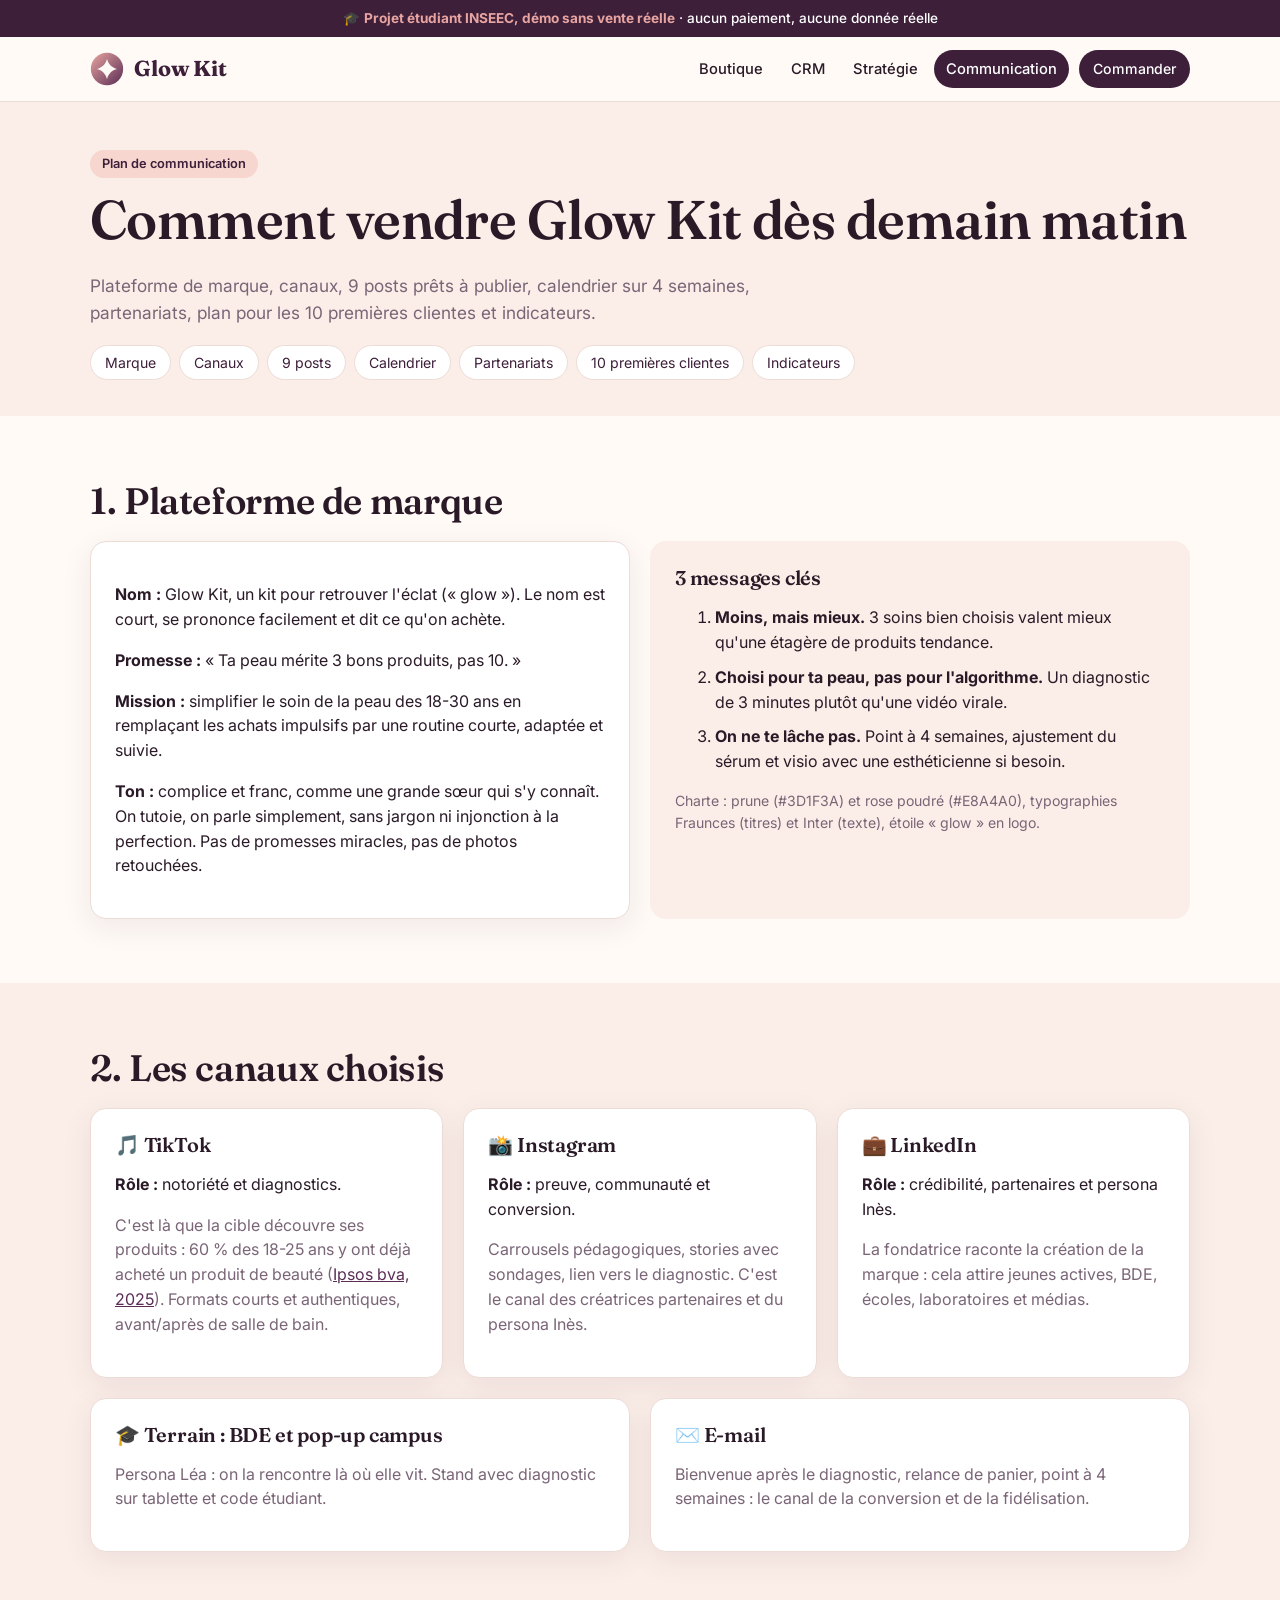
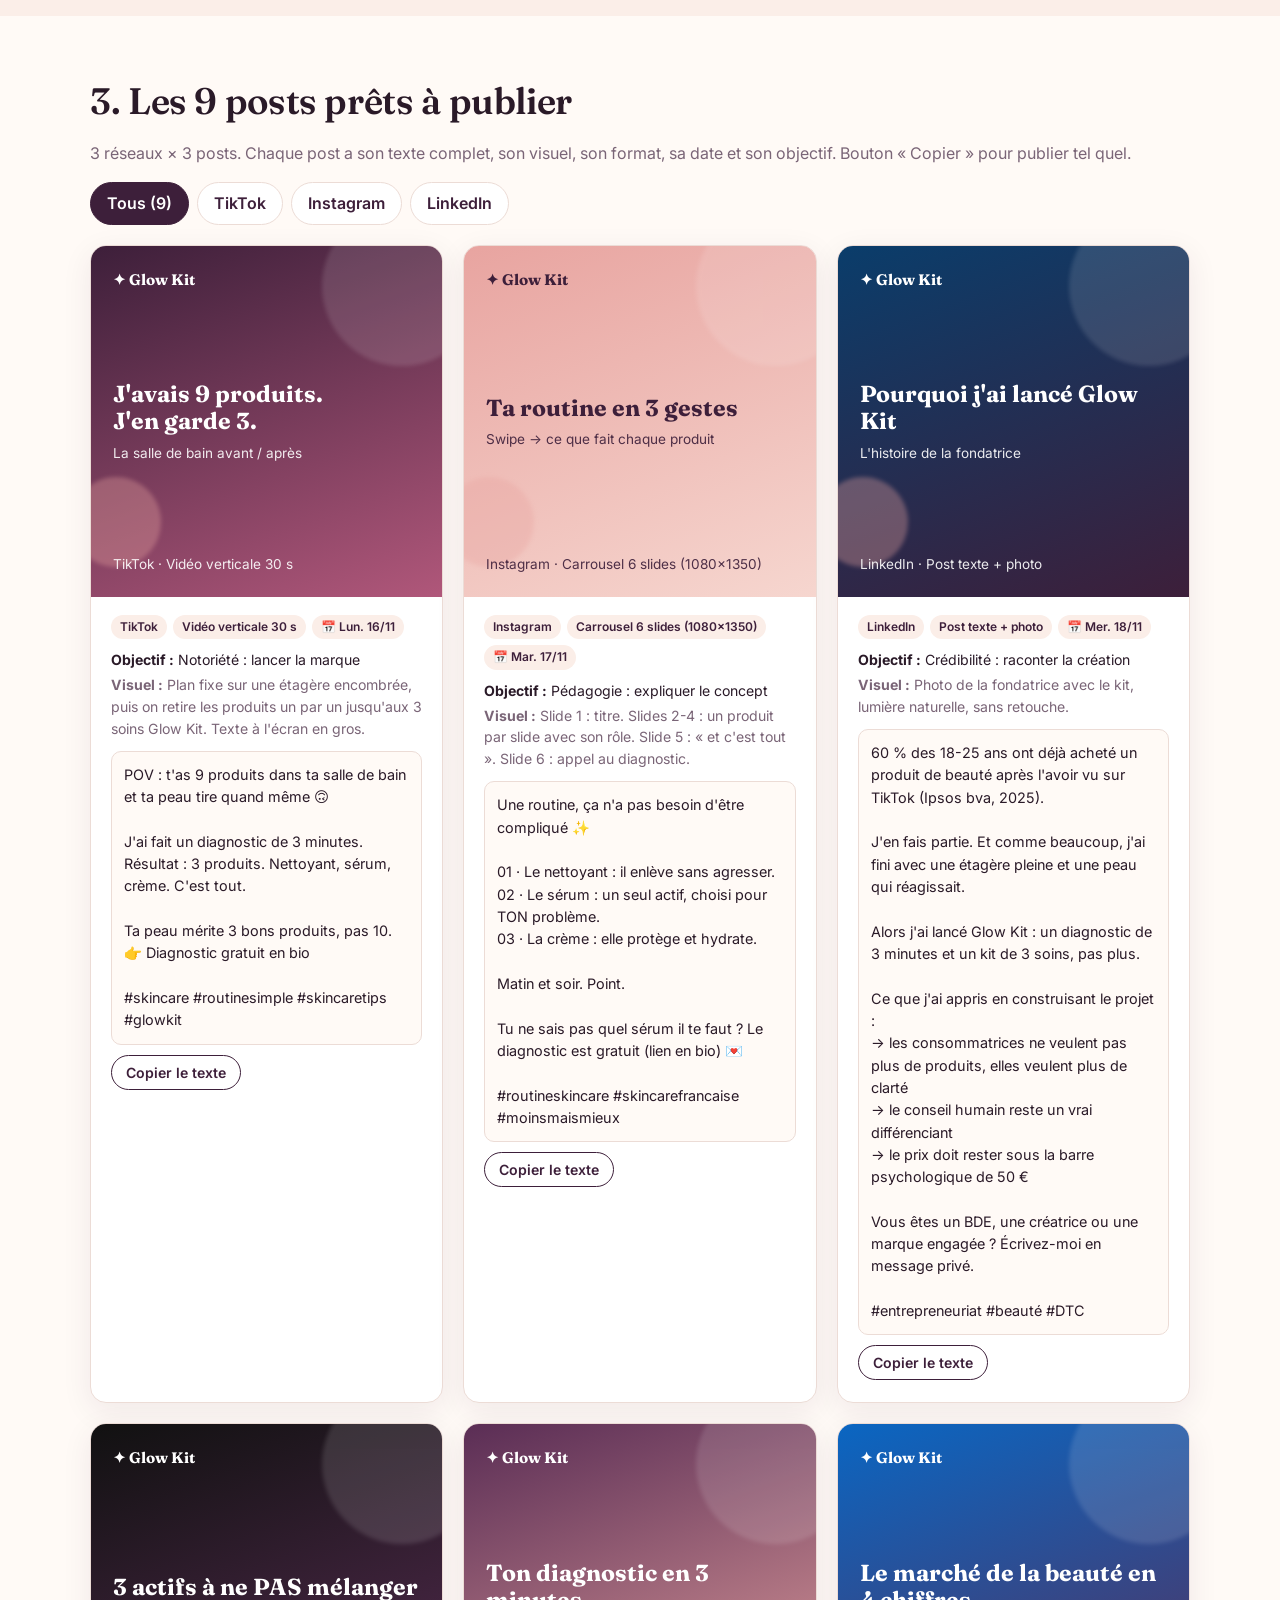
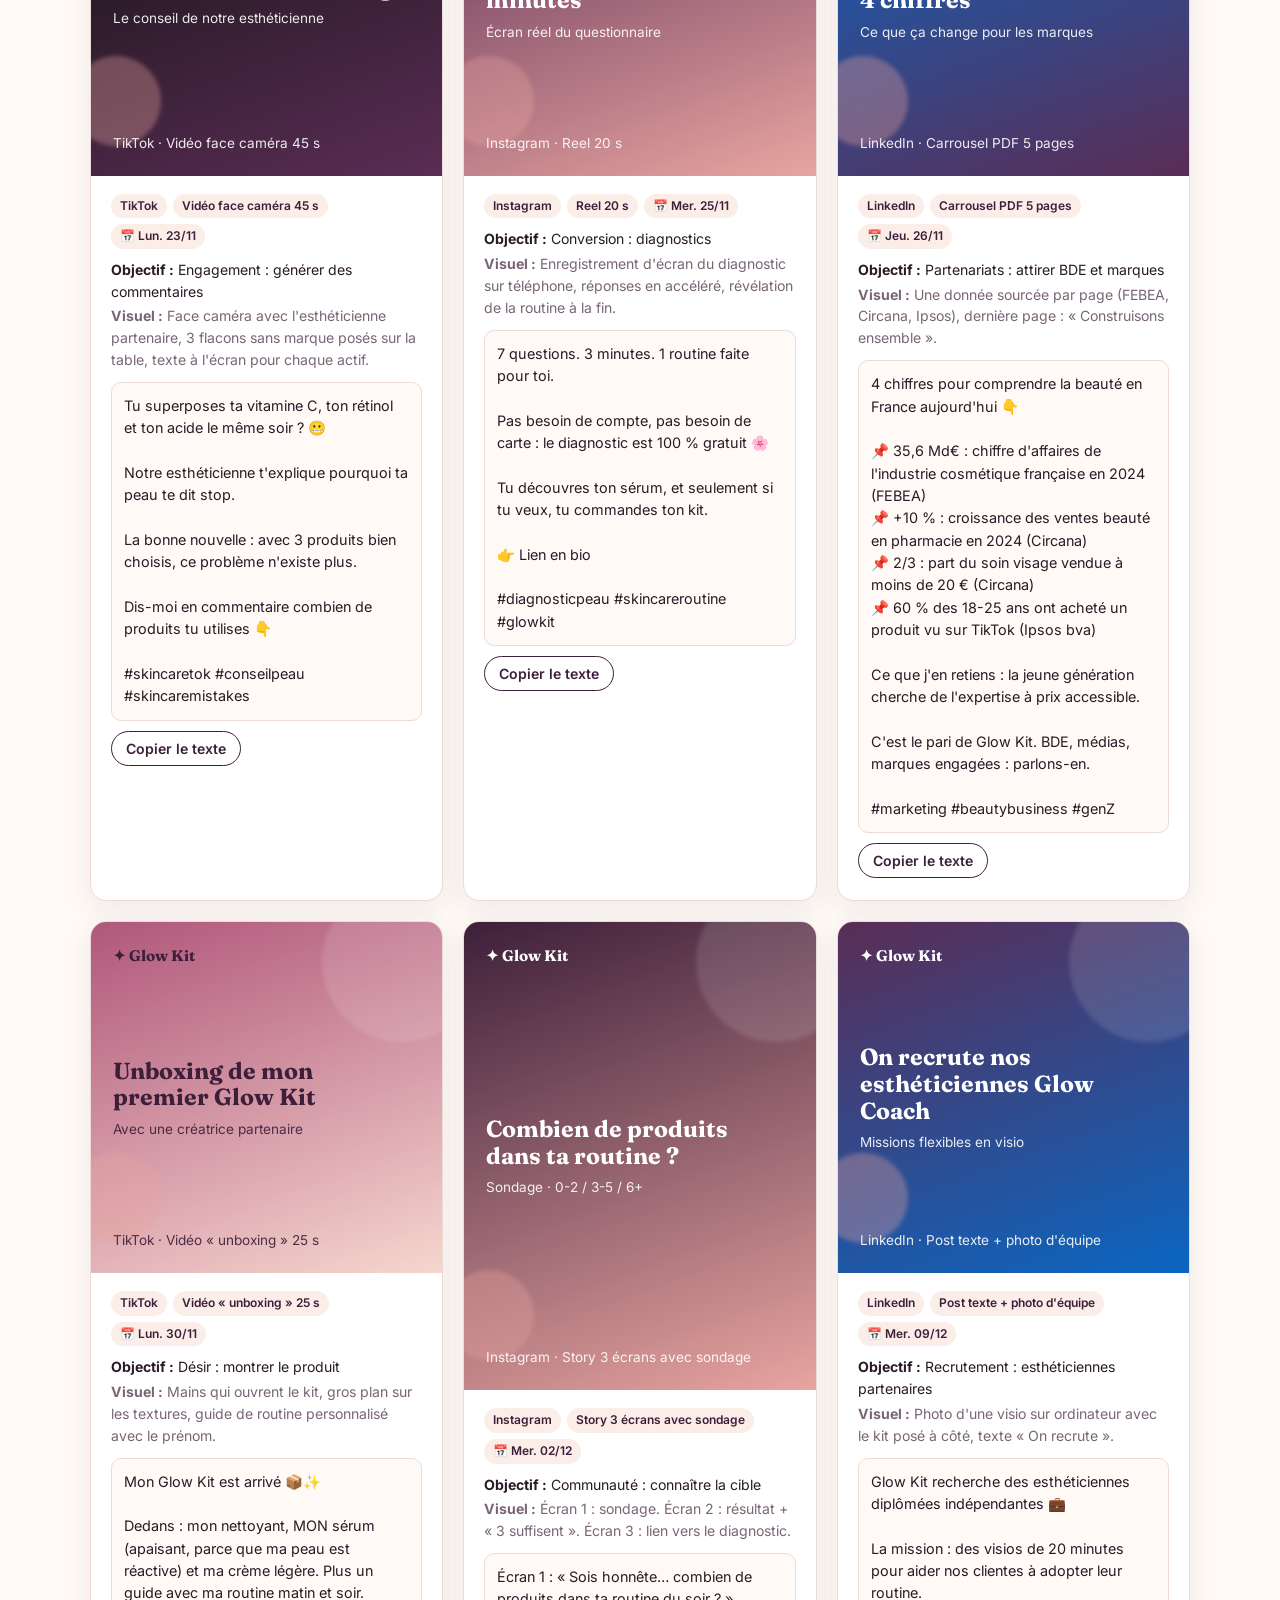
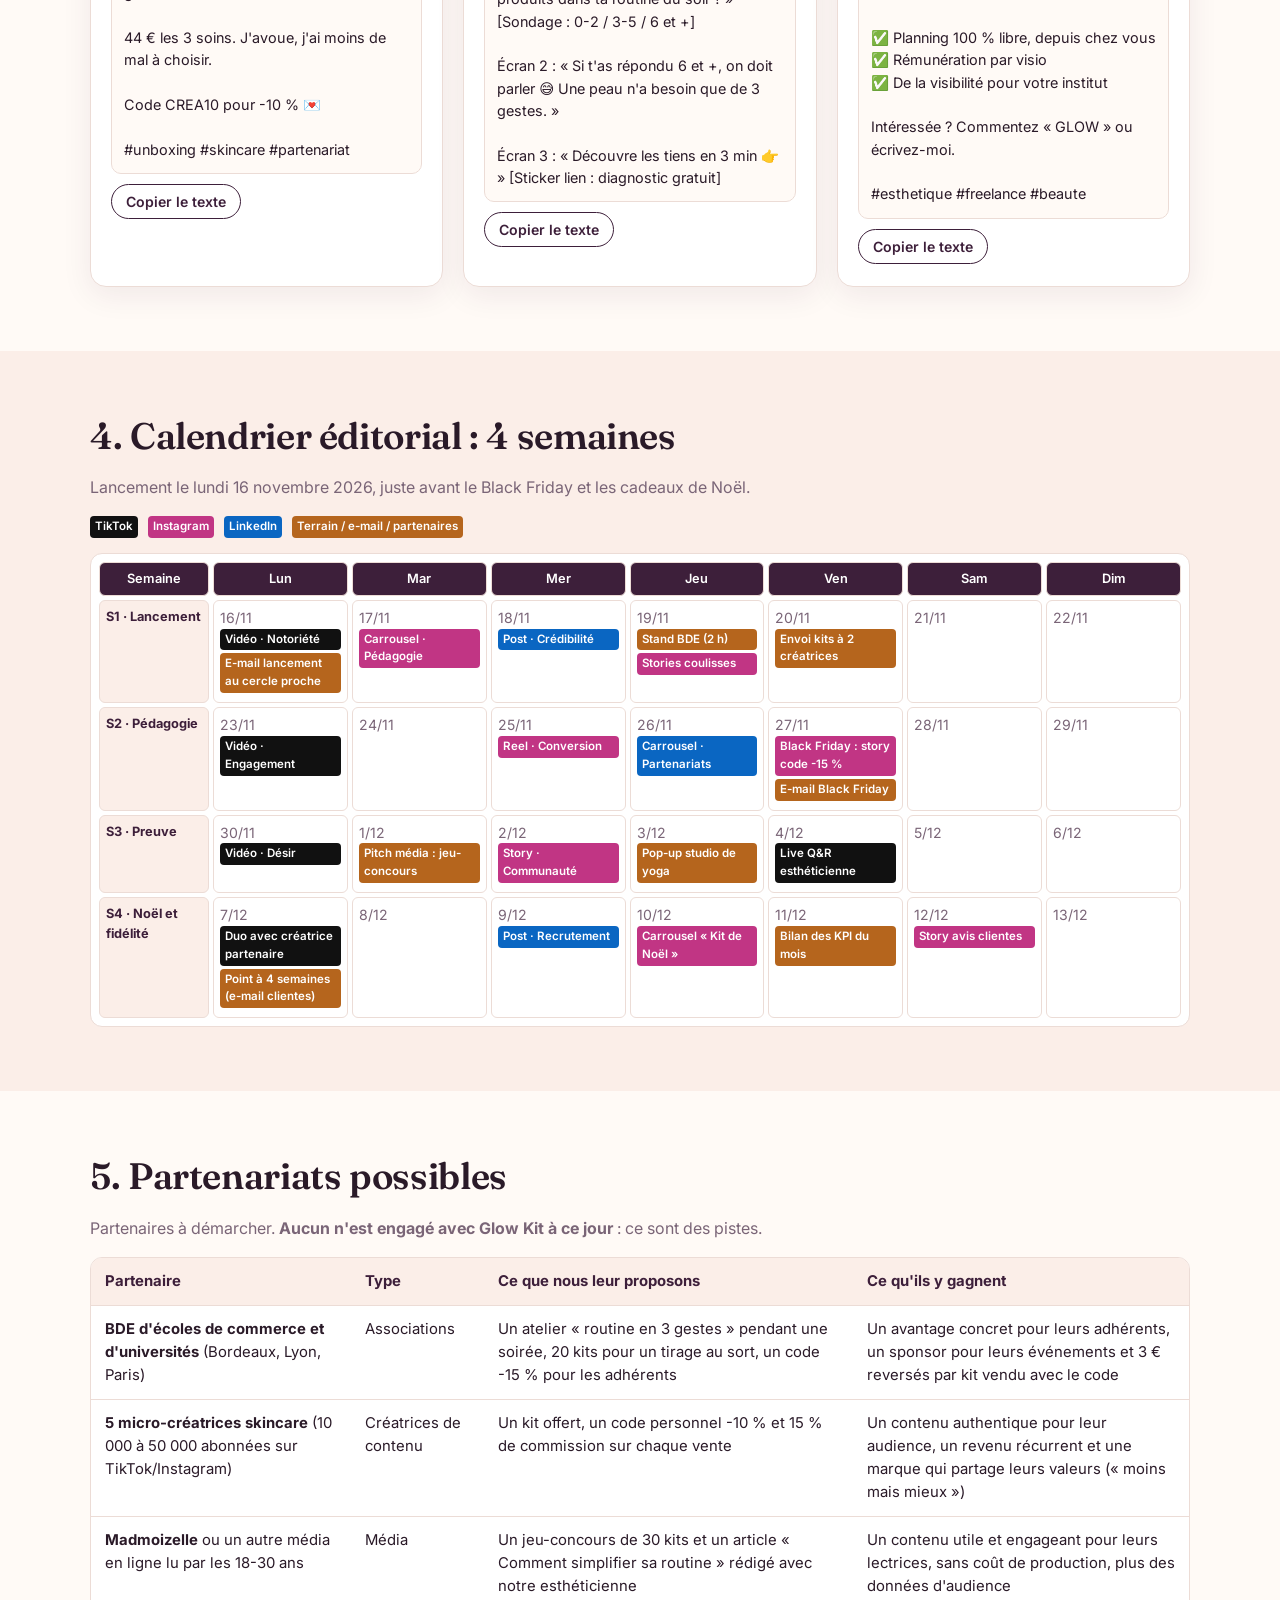
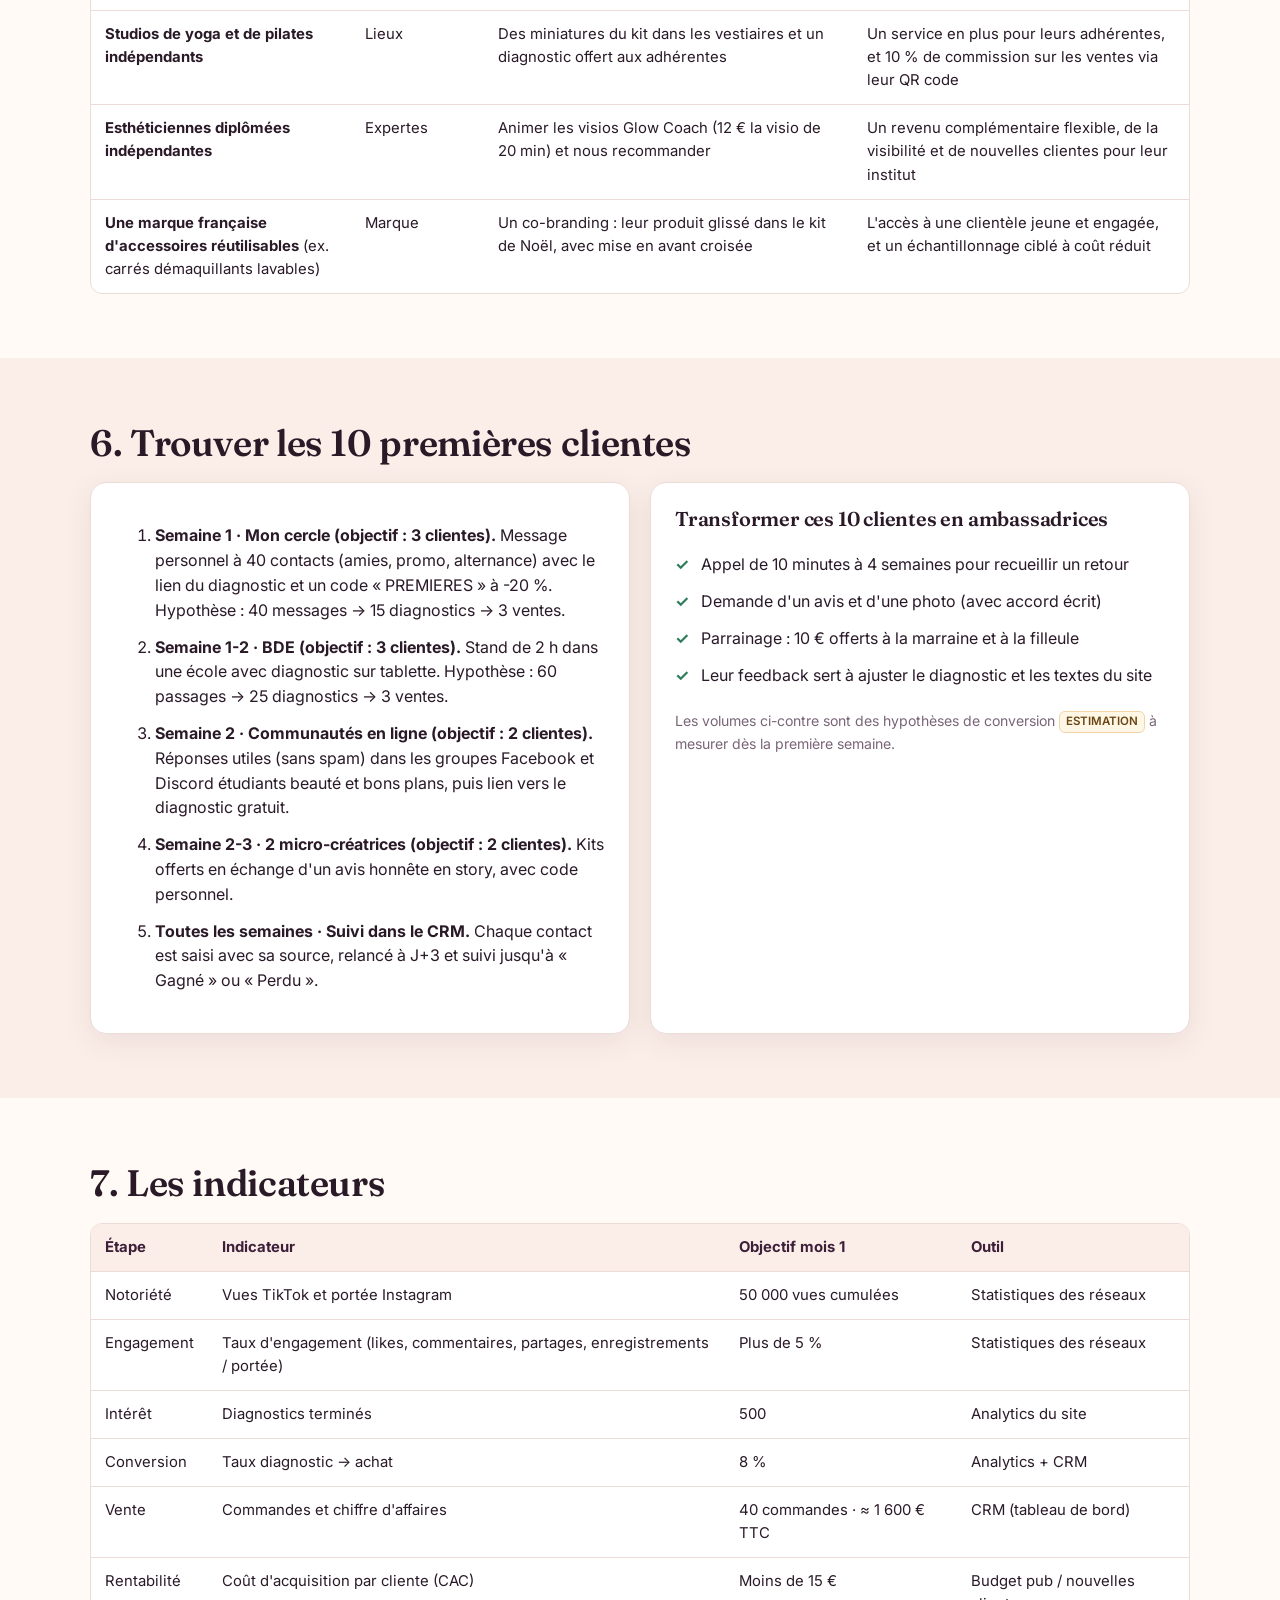
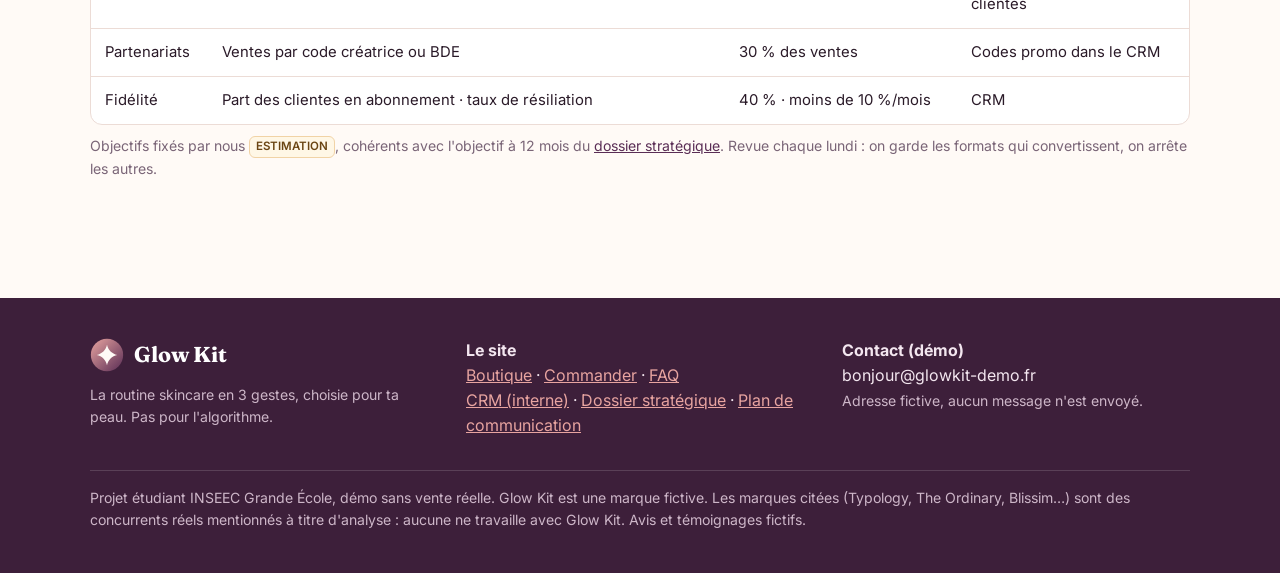
==== communication.html @ b3213c53 "Add files via upload" ====
<!doctype html>
<html lang="fr">
<head>
<meta charset="utf-8">
<meta name="viewport" content="width=device-width,initial-scale=1">
<title>Plan de communication · Glow Kit</title>
<link rel="icon" href="data:image/svg+xml,%3Csvg xmlns='http://www.w3.org/2000/svg' viewBox='0 0 40 40'%3E%3Ccircle cx='20' cy='20' r='19' fill='%235a2d55'/%3E%3Cpath d='M20 8c1.4 6.2 5.8 10.6 12 12-6.2 1.4-10.6 5.8-12 12-1.4-6.2-5.8-10.6-12-12 6.2-1.4 10.6-5.8 12-12z' fill='%23fffaf6'/%3E%3C/svg%3E">
<link rel="preconnect" href="https://fonts.googleapis.com"><link rel="preconnect" href="https://fonts.gstatic.com" crossorigin>
<link href="https://fonts.googleapis.com/css2?family=Fraunces:wght@500;600;700&family=Inter:wght@400;500;600;700&display=swap" rel="stylesheet">
<link rel="stylesheet" href="assets/style.css">
<style>
.filters{display:flex;gap:8px;flex-wrap:wrap;margin:10px 0 20px}
.filters button{border:1.5px solid var(--line);background:#fff;border-radius:999px;padding:8px 16px;font:inherit;font-weight:600;cursor:pointer;color:var(--plum)}
.filters button.on{background:var(--plum);color:#fff;border-color:var(--plum)}
.copy{margin-top:10px}
</style>
</head>
<body data-page="communication">

<div class="page-head">
  <div class="wrap">
    <span class="tag">Plan de communication</span>
    <h1>Comment vendre Glow Kit dès demain matin</h1>
    <p>Plateforme de marque, canaux, 9 posts prêts à publier, calendrier sur 4 semaines, partenariats, plan pour les 10 premières clientes et indicateurs.</p>
    <div class="toc"><a href="#marque">Marque</a><a href="#canaux">Canaux</a><a href="#posts">9 posts</a><a href="#calendrier">Calendrier</a><a href="#partenariats">Partenariats</a><a href="#acquisition">10 premières clientes</a><a href="#kpi">Indicateurs</a></div>
  </div>
</div>

<section id="marque">
  <div class="wrap">
    <h2>1. Plateforme de marque</h2>
    <div class="grid g2">
      <div class="card">
        <p><b>Nom :</b> Glow Kit, un kit pour retrouver l'éclat (« glow »). Le nom est court, se prononce facilement et dit ce qu'on achète.</p>
        <p><b>Promesse :</b> « Ta peau mérite 3 bons produits, pas 10. »</p>
        <p><b>Mission :</b> simplifier le soin de la peau des 18-30 ans en remplaçant les achats impulsifs par une routine courte, adaptée et suivie.</p>
        <p><b>Ton :</b> complice et franc, comme une grande sœur qui s'y connaît. On tutoie, on parle simplement, sans jargon ni injonction à la perfection. Pas de promesses miracles, pas de photos retouchées.</p>
      </div>
      <div class="card soft">
        <h3>3 messages clés</h3>
        <ol>
          <li style="margin-bottom:10px"><b>Moins, mais mieux.</b> 3 soins bien choisis valent mieux qu'une étagère de produits tendance.</li>
          <li style="margin-bottom:10px"><b>Choisi pour ta peau, pas pour l'algorithme.</b> Un diagnostic de 3 minutes plutôt qu'une vidéo virale.</li>
          <li><b>On ne te lâche pas.</b> Point à 4 semaines, ajustement du sérum et visio avec une esthéticienne si besoin.</li>
        </ol>
        <p class="small muted">Charte : prune (#3D1F3A) et rose poudré (#E8A4A0), typographies Fraunces (titres) et Inter (texte), étoile « glow » en logo.</p>
      </div>
    </div>
  </div>
</section>

<section id="canaux" style="background:var(--peach)">
  <div class="wrap">
    <h2>2. Les canaux choisis</h2>
    <div class="grid g3">
      <div class="card"><h3>🎵 TikTok</h3><p><b>Rôle :</b> notoriété et diagnostics.</p><p class="muted">C'est là que la cible découvre ses produits : 60 % des 18-25 ans y ont déjà acheté un produit de beauté (<a href="https://www.ipsos.com/fr-fr/beaute-parfum-la-generation-z-redefinit-les-codes" target="_blank" rel="noopener">Ipsos bva, 2025</a>). Formats courts et authentiques, avant/après de salle de bain.</p></div>
      <div class="card"><h3>📸 Instagram</h3><p><b>Rôle :</b> preuve, communauté et conversion.</p><p class="muted">Carrousels pédagogiques, stories avec sondages, lien vers le diagnostic. C'est le canal des créatrices partenaires et du persona Inès.</p></div>
      <div class="card"><h3>💼 LinkedIn</h3><p><b>Rôle :</b> crédibilité, partenaires et persona Inès.</p><p class="muted">La fondatrice raconte la création de la marque : cela attire jeunes actives, BDE, écoles, laboratoires et médias.</p></div>
    </div>
    <div class="grid g2" style="margin-top:20px">
      <div class="card"><h3>🎓 Terrain : BDE et pop-up campus</h3><p class="muted">Persona Léa : on la rencontre là où elle vit. Stand avec diagnostic sur tablette et code étudiant.</p></div>
      <div class="card"><h3>✉️ E-mail</h3><p class="muted">Bienvenue après le diagnostic, relance de panier, point à 4 semaines : le canal de la conversion et de la fidélisation.</p></div>
    </div>
  </div>
</section>

<section id="posts">
  <div class="wrap">
    <h2>3. Les 9 posts prêts à publier</h2>
    <p class="muted">3 réseaux × 3 posts. Chaque post a son texte complet, son visuel, son format, sa date et son objectif. Bouton « Copier » pour publier tel quel.</p>
    <div class="filters" id="filters">
      <button class="on" data-f="all">Tous (9)</button><button data-f="tt">TikTok</button><button data-f="ig">Instagram</button><button data-f="li">LinkedIn</button>
    </div>
    <div class="grid g3" id="postGrid"></div>
  </div>
</section>

<section id="calendrier" style="background:var(--peach)">
  <div class="wrap">
    <h2>4. Calendrier éditorial : 4 semaines</h2>
    <p class="muted">Lancement le lundi 16 novembre 2026, juste avant le Black Friday et les cadeaux de Noël.</p>
    <div style="display:flex;gap:10px;flex-wrap:wrap;margin-bottom:12px" class="small"><span class="chip tt" style="display:inline-block">TikTok</span><span class="chip ig" style="display:inline-block">Instagram</span><span class="chip li" style="display:inline-block">LinkedIn</span><span class="chip ot" style="display:inline-block">Terrain / e-mail / partenaires</span></div>
    <div class="table-wrap" style="padding:8px"><div class="cal" id="cal"></div></div>
  </div>
</section>

<section id="partenariats">
  <div class="wrap">
    <h2>5. Partenariats possibles</h2>
    <p class="muted">Partenaires à démarcher. <b>Aucun n'est engagé avec Glow Kit à ce jour</b> : ce sont des pistes.</p>
    <div class="table-wrap">
      <table>
        <tr><th>Partenaire</th><th>Type</th><th>Ce que nous leur proposons</th><th>Ce qu'ils y gagnent</th></tr>
        <tr><td><b>BDE d'écoles de commerce et d'universités</b> (Bordeaux, Lyon, Paris)</td><td>Associations</td><td>Un atelier « routine en 3 gestes » pendant une soirée, 20 kits pour un tirage au sort, un code -15 % pour les adhérents</td><td>Un avantage concret pour leurs adhérents, un sponsor pour leurs événements et 3 € reversés par kit vendu avec le code</td></tr>
        <tr><td><b>5 micro-créatrices skincare</b> (10 000 à 50 000 abonnées sur TikTok/Instagram)</td><td>Créatrices de contenu</td><td>Un kit offert, un code personnel -10 % et 15 % de commission sur chaque vente</td><td>Un contenu authentique pour leur audience, un revenu récurrent et une marque qui partage leurs valeurs (« moins mais mieux »)</td></tr>
        <tr><td><b>Madmoizelle</b> ou un autre média en ligne lu par les 18-30 ans</td><td>Média</td><td>Un jeu-concours de 30 kits et un article « Comment simplifier sa routine » rédigé avec notre esthéticienne</td><td>Un contenu utile et engageant pour leurs lectrices, sans coût de production, plus des données d'audience</td></tr>
        <tr><td><b>Studios de yoga et de pilates indépendants</b></td><td>Lieux</td><td>Des miniatures du kit dans les vestiaires et un diagnostic offert aux adhérentes</td><td>Un service en plus pour leurs adhérentes, et 10 % de commission sur les ventes via leur QR code</td></tr>
        <tr><td><b>Esthéticiennes diplômées indépendantes</b></td><td>Expertes</td><td>Animer les visios Glow Coach (12 € la visio de 20 min) et nous recommander</td><td>Un revenu complémentaire flexible, de la visibilité et de nouvelles clientes pour leur institut</td></tr>
        <tr><td><b>Une marque française d'accessoires réutilisables</b> (ex. carrés démaquillants lavables)</td><td>Marque</td><td>Un co-branding : leur produit glissé dans le kit de Noël, avec mise en avant croisée</td><td>L'accès à une clientèle jeune et engagée, et un échantillonnage ciblé à coût réduit</td></tr>
      </table>
    </div>
  </div>
</section>

<section id="acquisition" style="background:var(--peach)">
  <div class="wrap">
    <h2>6. Trouver les 10 premières clientes</h2>
    <div class="grid g2">
      <div class="card">
        <ol>
          <li style="margin-bottom:12px"><b>Semaine 1 · Mon cercle (objectif : 3 clientes).</b> Message personnel à 40 contacts (amies, promo, alternance) avec le lien du diagnostic et un code « PREMIERES » à -20 %. Hypothèse : 40 messages → 15 diagnostics → 3 ventes.</li>
          <li style="margin-bottom:12px"><b>Semaine 1-2 · BDE (objectif : 3 clientes).</b> Stand de 2 h dans une école avec diagnostic sur tablette. Hypothèse : 60 passages → 25 diagnostics → 3 ventes.</li>
          <li style="margin-bottom:12px"><b>Semaine 2 · Communautés en ligne (objectif : 2 clientes).</b> Réponses utiles (sans spam) dans les groupes Facebook et Discord étudiants beauté et bons plans, puis lien vers le diagnostic gratuit.</li>
          <li style="margin-bottom:12px"><b>Semaine 2-3 · 2 micro-créatrices (objectif : 2 clientes).</b> Kits offerts en échange d'un avis honnête en story, avec code personnel.</li>
          <li><b>Toutes les semaines · Suivi dans le CRM.</b> Chaque contact est saisi avec sa source, relancé à J+3 et suivi jusqu'à « Gagné » ou « Perdu ».</li>
        </ol>
      </div>
      <div class="card">
        <h3>Transformer ces 10 clientes en ambassadrices</h3>
        <ul class="list">
          <li>Appel de 10 minutes à 4 semaines pour recueillir un retour</li>
          <li>Demande d'un avis et d'une photo (avec accord écrit)</li>
          <li>Parrainage : 10 € offerts à la marraine et à la filleule</li>
          <li>Leur feedback sert à ajuster le diagnostic et les textes du site</li>
        </ul>
        <p class="small muted">Les volumes ci-contre sont des hypothèses de conversion <span class="est">ESTIMATION</span> à mesurer dès la première semaine.</p>
      </div>
    </div>
  </div>
</section>

<section id="kpi">
  <div class="wrap">
    <h2>7. Les indicateurs</h2>
    <div class="table-wrap">
      <table>
        <tr><th>Étape</th><th>Indicateur</th><th>Objectif mois 1</th><th>Outil</th></tr>
        <tr><td>Notoriété</td><td>Vues TikTok et portée Instagram</td><td>50 000 vues cumulées</td><td>Statistiques des réseaux</td></tr>
        <tr><td>Engagement</td><td>Taux d'engagement (likes, commentaires, partages, enregistrements / portée)</td><td>Plus de 5 %</td><td>Statistiques des réseaux</td></tr>
        <tr><td>Intérêt</td><td>Diagnostics terminés</td><td>500</td><td>Analytics du site</td></tr>
        <tr><td>Conversion</td><td>Taux diagnostic → achat</td><td>8 %</td><td>Analytics + CRM</td></tr>
        <tr><td>Vente</td><td>Commandes et chiffre d'affaires</td><td>40 commandes · ≈ 1 600 € TTC</td><td>CRM (tableau de bord)</td></tr>
        <tr><td>Rentabilité</td><td>Coût d'acquisition par cliente (CAC)</td><td>Moins de 15 €</td><td>Budget pub / nouvelles clientes</td></tr>
        <tr><td>Partenariats</td><td>Ventes par code créatrice ou BDE</td><td>30 % des ventes</td><td>Codes promo dans le CRM</td></tr>
        <tr><td>Fidélité</td><td>Part des clientes en abonnement · taux de résiliation</td><td>40 % · moins de 10 %/mois</td><td>CRM</td></tr>
      </table>
    </div>
    <p class="small muted" style="margin-top:10px">Objectifs fixés par nous <span class="est">ESTIMATION</span>, cohérents avec l'objectif à 12 mois du <a href="strategie.html#modele">dossier stratégique</a>. Revue chaque lundi : on garde les formats qui convertissent, on arrête les autres.</p>
  </div>
</section>

<script src="assets/common.js"></script>
<script>
const POSTS = [
  { net: "tt", netName: "TikTok", format: "Vidéo verticale 30 s", date: "2026-11-16", day: "Lun. 16/11", goal: "Notoriété : lancer la marque",
    vt: "J'avais 9 produits.<br>J'en garde 3.", vs: "La salle de bain avant / après", bg: "linear-gradient(160deg,#3d1f3a,#b0577a)",
    visual: "Plan fixe sur une étagère encombrée, puis on retire les produits un par un jusqu'aux 3 soins Glow Kit. Texte à l'écran en gros.",
    text: "POV : t'as 9 produits dans ta salle de bain et ta peau tire quand même 🙃\n\nJ'ai fait un diagnostic de 3 minutes. Résultat : 3 produits. Nettoyant, sérum, crème. C'est tout.\n\nTa peau mérite 3 bons produits, pas 10.\n👉 Diagnostic gratuit en bio\n\n#skincare #routinesimple #skincaretips #glowkit" },
  { net: "ig", netName: "Instagram", format: "Carrousel 6 slides (1080×1350)", date: "2026-11-17", day: "Mar. 17/11", goal: "Pédagogie : expliquer le concept",
    vt: "Ta routine en 3 gestes", vs: "Swipe → ce que fait chaque produit", bg: "linear-gradient(160deg,#e8a4a0,#f6d6cf)", dark: true,
    visual: "Slide 1 : titre. Slides 2-4 : un produit par slide avec son rôle. Slide 5 : « et c'est tout ». Slide 6 : appel au diagnostic.",
    text: "Une routine, ça n'a pas besoin d'être compliqué ✨\n\n01 · Le nettoyant : il enlève sans agresser.\n02 · Le sérum : un seul actif, choisi pour TON problème.\n03 · La crème : elle protège et hydrate.\n\nMatin et soir. Point.\n\nTu ne sais pas quel sérum il te faut ? Le diagnostic est gratuit (lien en bio) 💌\n\n#routineskincare #skincarefrancaise #moinsmaismieux" },
  { net: "li", netName: "LinkedIn", format: "Post texte + photo", date: "2026-11-18", day: "Mer. 18/11", goal: "Crédibilité : raconter la création",
    vt: "Pourquoi j'ai lancé Glow Kit", vs: "L'histoire de la fondatrice", bg: "linear-gradient(160deg,#0a3d6b,#3d1f3a)",
    visual: "Photo de la fondatrice avec le kit, lumière naturelle, sans retouche.",
    text: "60 % des 18-25 ans ont déjà acheté un produit de beauté après l'avoir vu sur TikTok (Ipsos bva, 2025).\n\nJ'en fais partie. Et comme beaucoup, j'ai fini avec une étagère pleine et une peau qui réagissait.\n\nAlors j'ai lancé Glow Kit : un diagnostic de 3 minutes et un kit de 3 soins, pas plus.\n\nCe que j'ai appris en construisant le projet :\n→ les consommatrices ne veulent pas plus de produits, elles veulent plus de clarté\n→ le conseil humain reste un vrai différenciant\n→ le prix doit rester sous la barre psychologique de 50 €\n\nVous êtes un BDE, une créatrice ou une marque engagée ? Écrivez-moi en message privé.\n\n#entrepreneuriat #beauté #DTC" },
  { net: "tt", netName: "TikTok", format: "Vidéo face caméra 45 s", date: "2026-11-23", day: "Lun. 23/11", goal: "Engagement : générer des commentaires",
    vt: "3 actifs à ne PAS mélanger", vs: "Le conseil de notre esthéticienne", bg: "linear-gradient(160deg,#111,#5a2d55)",
    visual: "Face caméra avec l'esthéticienne partenaire, 3 flacons sans marque posés sur la table, texte à l'écran pour chaque actif.",
    text: "Tu superposes ta vitamine C, ton rétinol et ton acide le même soir ? 😬\n\nNotre esthéticienne t'explique pourquoi ta peau te dit stop.\n\nLa bonne nouvelle : avec 3 produits bien choisis, ce problème n'existe plus.\n\nDis-moi en commentaire combien de produits tu utilises 👇\n\n#skincaretok #conseilpeau #skincaremistakes" },
  { net: "ig", netName: "Instagram", format: "Reel 20 s", date: "2026-11-25", day: "Mer. 25/11", goal: "Conversion : diagnostics",
    vt: "Ton diagnostic en 3 minutes", vs: "Écran réel du questionnaire", bg: "linear-gradient(160deg,#5a2d55,#e8a4a0)",
    visual: "Enregistrement d'écran du diagnostic sur téléphone, réponses en accéléré, révélation de la routine à la fin.",
    text: "7 questions. 3 minutes. 1 routine faite pour toi.\n\nPas besoin de compte, pas besoin de carte : le diagnostic est 100 % gratuit 🌸\n\nTu découvres ton sérum, et seulement si tu veux, tu commandes ton kit.\n\n👉 Lien en bio\n\n#diagnosticpeau #skincareroutine #glowkit" },
  { net: "li", netName: "LinkedIn", format: "Carrousel PDF 5 pages", date: "2026-11-26", day: "Jeu. 26/11", goal: "Partenariats : attirer BDE et marques",
    vt: "Le marché de la beauté en 4 chiffres", vs: "Ce que ça change pour les marques", bg: "linear-gradient(160deg,#0a66c2,#5a2d55)",
    visual: "Une donnée sourcée par page (FEBEA, Circana, Ipsos), dernière page : « Construisons ensemble ».",
    text: "4 chiffres pour comprendre la beauté en France aujourd'hui 👇\n\n📌 35,6 Md€ : chiffre d'affaires de l'industrie cosmétique française en 2024 (FEBEA)\n📌 +10 % : croissance des ventes beauté en pharmacie en 2024 (Circana)\n📌 2/3 : part du soin visage vendue à moins de 20 € (Circana)\n📌 60 % des 18-25 ans ont acheté un produit vu sur TikTok (Ipsos bva)\n\nCe que j'en retiens : la jeune génération cherche de l'expertise à prix accessible.\n\nC'est le pari de Glow Kit. BDE, médias, marques engagées : parlons-en.\n\n#marketing #beautybusiness #genZ" },
  { net: "tt", netName: "TikTok", format: "Vidéo « unboxing » 25 s", date: "2026-11-30", day: "Lun. 30/11", goal: "Désir : montrer le produit",
    vt: "Unboxing de mon<br>premier Glow Kit", vs: "Avec une créatrice partenaire", bg: "linear-gradient(160deg,#b0577a,#f6d6cf)", dark: true,
    visual: "Mains qui ouvrent le kit, gros plan sur les textures, guide de routine personnalisé avec le prénom.",
    text: "Mon Glow Kit est arrivé 📦✨\n\nDedans : mon nettoyant, MON sérum (apaisant, parce que ma peau est réactive) et ma crème légère. Plus un guide avec ma routine matin et soir.\n\n44 € les 3 soins. J'avoue, j'ai moins de mal à choisir.\n\nCode CREA10 pour -10 % 💌\n\n#unboxing #skincare #partenariat" },
  { net: "ig", netName: "Instagram", format: "Story 3 écrans avec sondage", date: "2026-12-02", day: "Mer. 02/12", goal: "Communauté : connaître la cible",
    vt: "Combien de produits<br>dans ta routine ?", vs: "Sondage · 0-2 / 3-5 / 6+", bg: "linear-gradient(160deg,#3d1f3a,#e8a4a0)", story: true,
    visual: "Écran 1 : sondage. Écran 2 : résultat + « 3 suffisent ». Écran 3 : lien vers le diagnostic.",
    text: "Écran 1 : « Sois honnête… combien de produits dans ta routine du soir ? » [Sondage : 0-2 / 3-5 / 6 et +]\n\nÉcran 2 : « Si t'as répondu 6 et +, on doit parler 😅 Une peau n'a besoin que de 3 gestes. »\n\nÉcran 3 : « Découvre les tiens en 3 min 👉 » [Sticker lien : diagnostic gratuit]" },
  { net: "li", netName: "LinkedIn", format: "Post texte + photo d'équipe", date: "2026-12-09", day: "Mer. 09/12", goal: "Recrutement : esthéticiennes partenaires",
    vt: "On recrute nos<br>esthéticiennes Glow Coach", vs: "Missions flexibles en visio", bg: "linear-gradient(160deg,#5a2d55,#0a66c2)",
    visual: "Photo d'une visio sur ordinateur avec le kit posé à côté, texte « On recrute ».",
    text: "Glow Kit recherche des esthéticiennes diplômées indépendantes 💼\n\nLa mission : des visios de 20 minutes pour aider nos clientes à adopter leur routine.\n\n✅ Planning 100 % libre, depuis chez vous\n✅ Rémunération par visio\n✅ De la visibilité pour votre institut\n\nIntéressée ? Commentez « GLOW » ou écrivez-moi.\n\n#esthetique #freelance #beaute" },
];

function card(p, i) {
  return `<div class="card post" data-net="${p.net}">
    <div class="visual ${p.story ? "story" : ""}" style="background:${p.bg};${p.dark ? "color:#3d1f3a" : ""}">
      <span class="blob" style="width:160px;height:160px;background:#fff;opacity:.12;right:-40px;top:-40px"></span>
      <span class="blob" style="width:90px;height:90px;background:#e8a4a0;opacity:.35;left:-20px;bottom:30px"></span>
      <div class="vlogo">✦ Glow Kit</div>
      <div><div class="vt">${p.vt}</div><div class="vs" style="margin-top:8px">${p.vs}</div></div>
      <div class="vs">${p.netName} · ${p.format}</div>
    </div>
    <div class="body">
      <div class="meta"><span>${p.netName}</span><span>${p.format}</span><span>📅 ${p.day}</span></div>
      <p class="small" style="margin:.2em 0"><b>Objectif :</b> ${p.goal}</p>
      <p class="small muted" style="margin:.2em 0 .8em"><b>Visuel :</b> ${p.visual}</p>
      <div class="txt" id="t${i}">${p.text}</div>
      <button class="btn sm ghost copy" onclick="copyPost(${i}, this)">Copier le texte</button>
    </div></div>`;
}
postGrid.innerHTML = POSTS.map(card).join("");
function copyPost(i, b) {
  const done = () => { b.textContent = "Copié ✓"; setTimeout(() => b.textContent = "Copier le texte", 1500); };
  if (navigator.clipboard) navigator.clipboard.writeText(POSTS[i].text).then(done, done); else done();
}
filters.addEventListener("click", e => {
  const f = e.target.dataset.f; if (!f) return;
  filters.querySelectorAll("button").forEach(b => b.classList.toggle("on", b === e.target));
  postGrid.querySelectorAll(".post").forEach(p => p.style.display = (f === "all" || p.dataset.net === f) ? "" : "none");
});

// Calendrier 4 semaines (lun. 16/11 → dim. 13/12/2026)
const EXTRA = {
  "2026-11-16": [["ot", "E-mail lancement au cercle proche"]],
  "2026-11-19": [["ot", "Stand BDE (2 h)"], ["ig", "Stories coulisses"]],
  "2026-11-20": [["ot", "Envoi kits à 2 créatrices"]],
  "2026-11-27": [["ig", "Black Friday : story code -15 %"], ["ot", "E-mail Black Friday"]],
  "2026-12-01": [["ot", "Pitch média : jeu-concours"]],
  "2026-12-03": [["ot", "Pop-up studio de yoga"]],
  "2026-12-04": [["tt", "Live Q&R esthéticienne"]],
  "2026-12-07": [["tt", "Duo avec créatrice partenaire"], ["ot", "Point à 4 semaines (e-mail clientes)"]],
  "2026-12-10": [["ig", "Carrousel « Kit de Noël »"]],
  "2026-12-11": [["ot", "Bilan des KPI du mois"]],
  "2026-12-12": [["ig", "Story avis clientes"]],
};
const days = ["Lun", "Mar", "Mer", "Jeu", "Ven", "Sam", "Dim"];
let html = `<div class="h">Semaine</div>` + days.map(d => `<div class="h">${d}</div>`).join("");
const start = new Date(2026, 10, 16);
const themes = ["S1 · Lancement", "S2 · Pédagogie", "S3 · Preuve", "S4 · Noël et fidélité"];
for (let w = 0; w < 4; w++) {
  html += `<div class="w">${themes[w]}</div>`;
  for (let d = 0; d < 7; d++) {
    const dt = new Date(start); dt.setDate(start.getDate() + w * 7 + d);
    const key = `${dt.getFullYear()}-${String(dt.getMonth() + 1).padStart(2, "0")}-${String(dt.getDate()).padStart(2, "0")}`;
    const items = POSTS.filter(p => p.date === key).map(p => [p.net, p.format.split(" ")[0] + " · " + p.goal.split(" :")[0]]).concat(EXTRA[key] || []);
    html += `<div><span class="small muted">${dt.getDate()}/${dt.getMonth() + 1}</span>${items.map(([n, t]) => `<span class="chip ${n}">${t}</span>`).join("")}</div>`;
  }
}
cal.innerHTML = html;
</script>
</body>
</html>
---- assets/style.css ----
:root{
  --plum:#3d1f3a; --plum-2:#5a2d55; --rose:#e8a4a0; --rose-2:#f6d6cf; --peach:#fbeee8;
  --cream:#fffaf6; --ink:#2a1a28; --muted:#7a6577; --line:#ecdcd6; --ok:#2f7d5b; --warn:#b5651d; --bad:#b23a48;
  --radius:16px; --shadow:0 8px 30px rgba(61,31,58,.08);
}
*{box-sizing:border-box}
html{scroll-behavior:smooth}
body{margin:0;font-family:"Inter",system-ui,-apple-system,sans-serif;color:var(--ink);background:var(--cream);line-height:1.55;font-size:16px}
h1,h2,h3,.serif{font-family:"Fraunces",Georgia,serif;font-weight:600;letter-spacing:-.01em;line-height:1.15}
h1{font-size:clamp(2rem,5vw,3.4rem);margin:.2em 0 .4em}
h2{font-size:clamp(1.6rem,3.5vw,2.3rem);margin:0 0 .5em}
h3{font-size:1.25rem;margin:0 0 .4em}
a{color:var(--plum-2)}
img,svg{max-width:100%}
.wrap{max-width:1140px;margin:0 auto;padding:0 20px}
section{padding:64px 0}
.muted{color:var(--muted)}
.small{font-size:.88rem}
.tag{display:inline-block;background:var(--rose-2);color:var(--plum);padding:4px 12px;border-radius:999px;font-size:.8rem;font-weight:600}

/* demo banner */
.demo-banner{background:var(--plum);color:#fff;text-align:center;font-size:.85rem;padding:8px 12px;font-weight:500;position:relative;z-index:60}
section[id],div[id]{scroll-margin-top:80px}
.demo-banner strong{color:var(--rose)}

/* header */
.site-header{background:rgba(255,250,246,.95);backdrop-filter:blur(8px);border-bottom:1px solid var(--line);position:sticky;top:0;z-index:50}
.site-header .wrap{display:flex;align-items:center;justify-content:space-between;height:64px;gap:16px}
.logo{display:flex;align-items:center;gap:10px;text-decoration:none;color:var(--plum);font-family:"Fraunces",serif;font-weight:700;font-size:1.35rem}
.logo svg{width:34px;height:34px}
.nav{display:flex;gap:4px;align-items:center}
.nav a{text-decoration:none;color:var(--ink);padding:8px 12px;border-radius:999px;font-size:.92rem;font-weight:500}
.nav a:hover{background:var(--peach)}
.nav a.active{background:var(--plum);color:#fff}
.nav-toggle{display:none;background:none;border:1px solid var(--line);border-radius:10px;padding:8px 12px;font-size:1rem;cursor:pointer;color:var(--plum)}
@media (max-width:820px){
  .nav-toggle{display:block}
  .nav{display:none;position:absolute;top:64px;left:0;right:0;background:var(--cream);flex-direction:column;align-items:stretch;padding:12px 20px 20px;border-bottom:1px solid var(--line)}
  .nav.open{display:flex}
  .nav a{padding:12px 14px}
}

/* buttons */
.btn{display:inline-flex;align-items:center;justify-content:center;gap:8px;background:var(--plum);color:#fff;border:none;border-radius:999px;padding:14px 26px;font-weight:600;font-size:1rem;text-decoration:none;cursor:pointer;font-family:inherit;transition:transform .15s, background .15s}
.btn:hover{background:var(--plum-2);transform:translateY(-1px)}
.btn.ghost{background:transparent;color:var(--plum);border:1.5px solid var(--plum)}
.btn.ghost:hover{background:var(--peach)}
.btn.sm{padding:8px 14px;font-size:.88rem}
.btn.rose{background:var(--rose);color:var(--plum)}
.btn[disabled]{opacity:.5;cursor:not-allowed}

/* cards / grids */
.grid{display:grid;gap:20px}
.grid > *{min-width:0}
.card table td{word-break:break-word}
.g2{grid-template-columns:repeat(2,1fr)} .g3{grid-template-columns:repeat(3,1fr)} .g4{grid-template-columns:repeat(4,1fr)}
@media (max-width:900px){.g3,.g4{grid-template-columns:repeat(2,1fr)}}
@media (max-width:620px){.g2,.g3,.g4{grid-template-columns:1fr}}
.card{background:#fff;border:1px solid var(--line);border-radius:var(--radius);padding:24px;box-shadow:var(--shadow)}
.card.soft{background:var(--peach);box-shadow:none;border-color:transparent}

/* hero */
.hero{background:linear-gradient(160deg,var(--peach) 0%,var(--cream) 60%);padding:72px 0 56px}
.hero .wrap{display:grid;grid-template-columns:1.15fr .85fr;gap:48px;align-items:center}
.hero p.lead{font-size:1.18rem;color:var(--muted);max-width:560px}
.hero .cta{display:flex;gap:12px;flex-wrap:wrap;margin-top:24px}
.hero-visual{position:relative}
@media (max-width:820px){.hero .wrap{grid-template-columns:1fr}.hero{padding:48px 0}}
.trust{display:flex;gap:22px;flex-wrap:wrap;margin-top:28px;font-size:.9rem;color:var(--muted)}
.trust span::before{content:"✓ ";color:var(--ok);font-weight:700}

/* steps */
.step-n{width:40px;height:40px;border-radius:50%;background:var(--rose);color:var(--plum);display:grid;place-items:center;font-weight:700;margin-bottom:12px}

/* pricing */
.price-card{display:flex;flex-direction:column}
.price-card.featured{border:2px solid var(--plum);position:relative}
.price-card.featured::before{content:"Le plus choisi";position:absolute;top:-13px;left:24px;background:var(--plum);color:#fff;font-size:.75rem;padding:4px 12px;border-radius:999px;font-weight:600}
.price{font-family:"Fraunces",serif;font-size:2.4rem;font-weight:700;color:var(--plum);margin:6px 0 0}
.price small{font-size:.9rem;font-family:Inter,sans-serif;font-weight:500;color:var(--muted)}
.list{list-style:none;padding:0;margin:16px 0}
.list li{padding:6px 0 6px 26px;position:relative}
.list li::before{content:"✓";position:absolute;left:0;color:var(--ok);font-weight:700}
.list.no li::before{content:"✕";color:var(--bad)}
.price-card .btn{margin-top:auto}

/* faq */
details{background:#fff;border:1px solid var(--line);border-radius:12px;padding:16px 20px;margin-bottom:10px}
summary{cursor:pointer;font-weight:600;list-style:none}
summary::after{content:"+";float:right;font-size:1.3rem;color:var(--plum);line-height:1}
details[open] summary::after{content:"–"}
details p{margin:.6em 0 0;color:var(--muted)}

/* forms */
label{display:block;font-weight:600;font-size:.9rem;margin:14px 0 6px}
input,select,textarea{width:100%;padding:12px 14px;border:1.5px solid var(--line);border-radius:10px;font:inherit;background:#fff;color:var(--ink)}
input:focus,select:focus,textarea:focus{outline:none;border-color:var(--plum-2)}
.row{display:grid;grid-template-columns:1fr 1fr;gap:14px}
@media (max-width:620px){.row{grid-template-columns:1fr}}
.choice{display:grid;gap:10px}
.choice label{display:flex;gap:12px;align-items:flex-start;border:1.5px solid var(--line);border-radius:12px;padding:14px;margin:0;font-weight:500;cursor:pointer;background:#fff}
.choice input{width:auto;margin-top:4px;accent-color:var(--plum)}
.choice label:has(input:checked){border-color:var(--plum);background:var(--peach)}
.notice{background:#fff7e6;border:1px dashed var(--warn);border-radius:12px;padding:12px 16px;font-size:.9rem;color:#6b4513}

/* tables */
.table-wrap{overflow-x:auto;border-radius:12px;border:1px solid var(--line);background:#fff}
table{width:100%;border-collapse:collapse;font-size:.93rem}
th,td{padding:12px 14px;text-align:left;border-bottom:1px solid var(--line);vertical-align:top}
th{background:var(--peach);color:var(--plum);font-weight:700;white-space:nowrap}
tr:last-child td{border-bottom:none}
tr.us td{background:#fbf3f7;font-weight:500}

/* footer */
footer{background:var(--plum);color:#f3e6ef;padding:40px 0 28px;margin-top:40px}
footer a{color:var(--rose)}
footer .grid{gap:28px}
footer .small{color:#cdb6c8}

/* page head */
.page-head{background:var(--peach);padding:48px 0 36px}
.page-head p{max-width:720px;color:var(--muted);font-size:1.08rem}
.toc{display:flex;gap:8px;flex-wrap:wrap;margin-top:18px}
.toc a{background:#fff;border:1px solid var(--line);border-radius:999px;padding:6px 14px;text-decoration:none;font-size:.88rem;color:var(--plum)}

.src{font-size:.82rem;color:var(--muted)}
.src a{color:var(--plum-2)}
.kpi{font-family:"Fraunces",serif;font-size:2rem;font-weight:700;color:var(--plum);line-height:1.1}
.est{display:inline-block;background:#fff7e6;color:#6b4513;border:1px solid #f1d3a6;border-radius:6px;font-size:.72rem;padding:1px 6px;font-weight:600;vertical-align:middle}
.calc{background:#fff;border-left:4px solid var(--rose);padding:12px 16px;border-radius:0 10px 10px 0;font-size:.92rem;margin:10px 0}

/* posts */
.post{display:flex;flex-direction:column;padding:0;overflow:hidden}
.post .visual{aspect-ratio:1/1;display:flex;flex-direction:column;justify-content:space-between;padding:22px;color:#fff;position:relative;overflow:hidden}
.post .visual.story{aspect-ratio:9/12}
.post .visual.wide{aspect-ratio:1.91/1}
.post .visual .vt{font-family:"Fraunces",serif;font-size:1.45rem;font-weight:700;line-height:1.15;position:relative;z-index:2}
.post .visual .vs{font-size:.85rem;opacity:.9;position:relative;z-index:2}
.post .visual .vlogo{display:flex;gap:6px;align-items:center;font-family:"Fraunces",serif;font-weight:700;position:relative;z-index:2;font-size:.95rem}
.post .visual .blob{position:absolute;border-radius:50%;filter:blur(2px);opacity:.55}
.post .body{padding:18px 20px 22px}
.post .meta{display:flex;gap:6px;flex-wrap:wrap;margin-bottom:10px}
.post .meta span{font-size:.75rem;background:var(--peach);color:var(--plum);padding:3px 9px;border-radius:999px;font-weight:600}
.post .txt{white-space:pre-line;font-size:.9rem;background:var(--cream);border-radius:10px;padding:12px;border:1px solid var(--line)}
.net-ig{background:linear-gradient(135deg,#f58529,#dd2a7b 50%,#8134af)}
.net-tt{background:#111}
.net-li{background:#0a66c2}
.cal{display:grid;grid-template-columns:110px repeat(7,1fr);gap:4px;font-size:.8rem;min-width:780px}
.cal div{background:#fff;border:1px solid var(--line);border-radius:6px;padding:6px;min-height:52px}
.cal .h{background:var(--plum);color:#fff;font-weight:600;min-height:auto;text-align:center}
.cal .w{background:var(--peach);font-weight:700;color:var(--plum)}
.chip{display:block;border-radius:4px;padding:2px 5px;margin-bottom:3px;color:#fff;font-size:.72rem;font-weight:600}
.chip.ig{background:#c13584}.chip.tt{background:#111}.chip.li{background:#0a66c2}.chip.ot{background:var(--warn)}

/* CRM */
.crm-body{background:#f7f2f5}
.crm-shell{display:grid;grid-template-columns:220px 1fr;min-height:calc(100vh - 100px)}
.crm-side{background:var(--plum);color:#fff;padding:20px 14px}
.crm-side button{display:block;width:100%;text-align:left;background:none;border:none;color:#e9d7e4;padding:11px 14px;border-radius:10px;font:inherit;cursor:pointer;margin-bottom:4px}
.crm-side button.active,.crm-side button:hover{background:rgba(255,255,255,.12);color:#fff}
.crm-main{padding:24px;min-width:0}
@media (max-width:820px){.crm-shell{grid-template-columns:1fr}.crm-side{display:flex;overflow-x:auto;gap:6px;padding:10px}.crm-side button{width:auto;white-space:nowrap;margin:0}.crm-side .side-title{display:none}}
.kpis{display:grid;grid-template-columns:repeat(4,1fr);gap:14px;margin-bottom:20px}
@media (max-width:900px){.kpis{grid-template-columns:repeat(2,1fr)}}
.kpis .card{padding:18px}
.kpis .lbl{font-size:.8rem;color:var(--muted);font-weight:600;text-transform:uppercase;letter-spacing:.04em}
.pipeline{display:grid;grid-template-columns:repeat(5,minmax(200px,1fr));gap:12px;overflow-x:auto;padding-bottom:10px}
.col{background:#efe5ea;border-radius:12px;padding:10px;min-height:200px}
.col h4{margin:4px 6px 10px;font-size:.85rem;display:flex;justify-content:space-between}
.col.drop{outline:2px dashed var(--plum-2)}
.deal{background:#fff;border-radius:10px;padding:10px 12px;margin-bottom:8px;box-shadow:0 1px 3px rgba(0,0,0,.06);cursor:grab;font-size:.86rem}
.deal .n{font-weight:600}
.deal .actions{display:flex;gap:4px;margin-top:8px}
.deal .actions button{flex:1;font-size:.72rem;padding:4px;border:1px solid var(--line);background:var(--cream);border-radius:6px;cursor:pointer}
.badge{display:inline-block;font-size:.72rem;padding:2px 8px;border-radius:999px;font-weight:600}
.st-nouveau{background:#e7eefc;color:#2b4c9b}.st-contacte{background:#fff1d6;color:#8a5a00}.st-proposition{background:#f1e4fb;color:#6b2c91}.st-gagne{background:#dcf3e6;color:#1f6a46}.st-perdu{background:#fbe0e3;color:#9b2335}
.toolbar{display:flex;gap:10px;flex-wrap:wrap;margin-bottom:14px}
.toolbar input,.toolbar select{width:auto;flex:1;min-width:160px}
.modal-bg{position:fixed;inset:0;background:rgba(42,26,40,.5);display:none;align-items:flex-start;justify-content:center;z-index:100;overflow-y:auto;padding:40px 16px}
.modal-bg.open{display:flex}
.modal{background:#fff;border-radius:18px;max-width:640px;width:100%;padding:28px;position:relative}
.modal .x{position:absolute;top:14px;right:16px;background:none;border:none;font-size:1.5rem;cursor:pointer;color:var(--muted)}
.timeline{border-left:2px solid var(--line);padding-left:16px;margin:10px 0}
.timeline div{margin-bottom:10px;font-size:.9rem}
.timeline b{color:var(--plum)}
.bar{height:10px;border-radius:6px;background:var(--rose-2);overflow:hidden}
.bar i{display:block;height:100%;background:var(--plum)}
.login{max-width:420px;margin:60px auto}
.hidden{display:none!important}
tr.click{cursor:pointer}
tr.click:hover td{background:var(--cream)}
tr.new td:first-child::after{content:" NOUVEAU";font-size:.65rem;background:var(--rose);color:var(--plum);border-radius:4px;padding:1px 4px;margin-left:6px;font-weight:700}
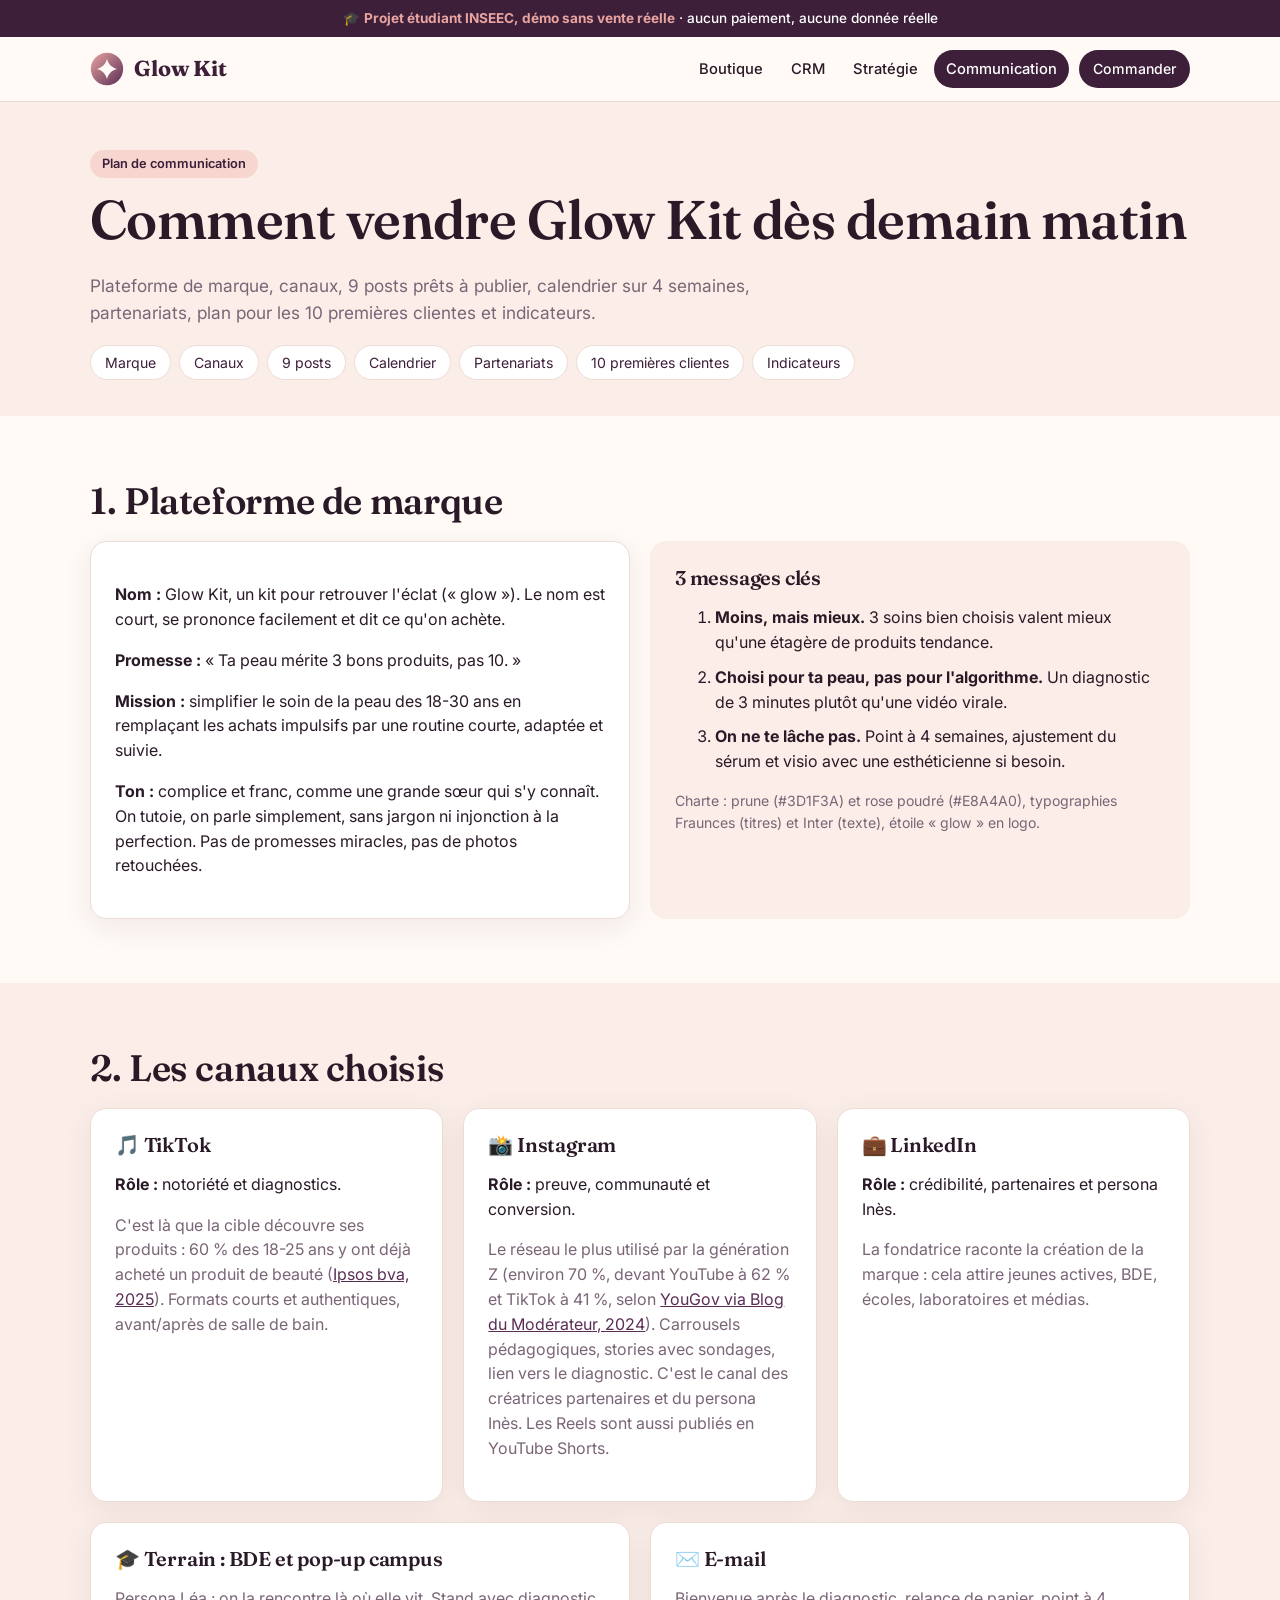
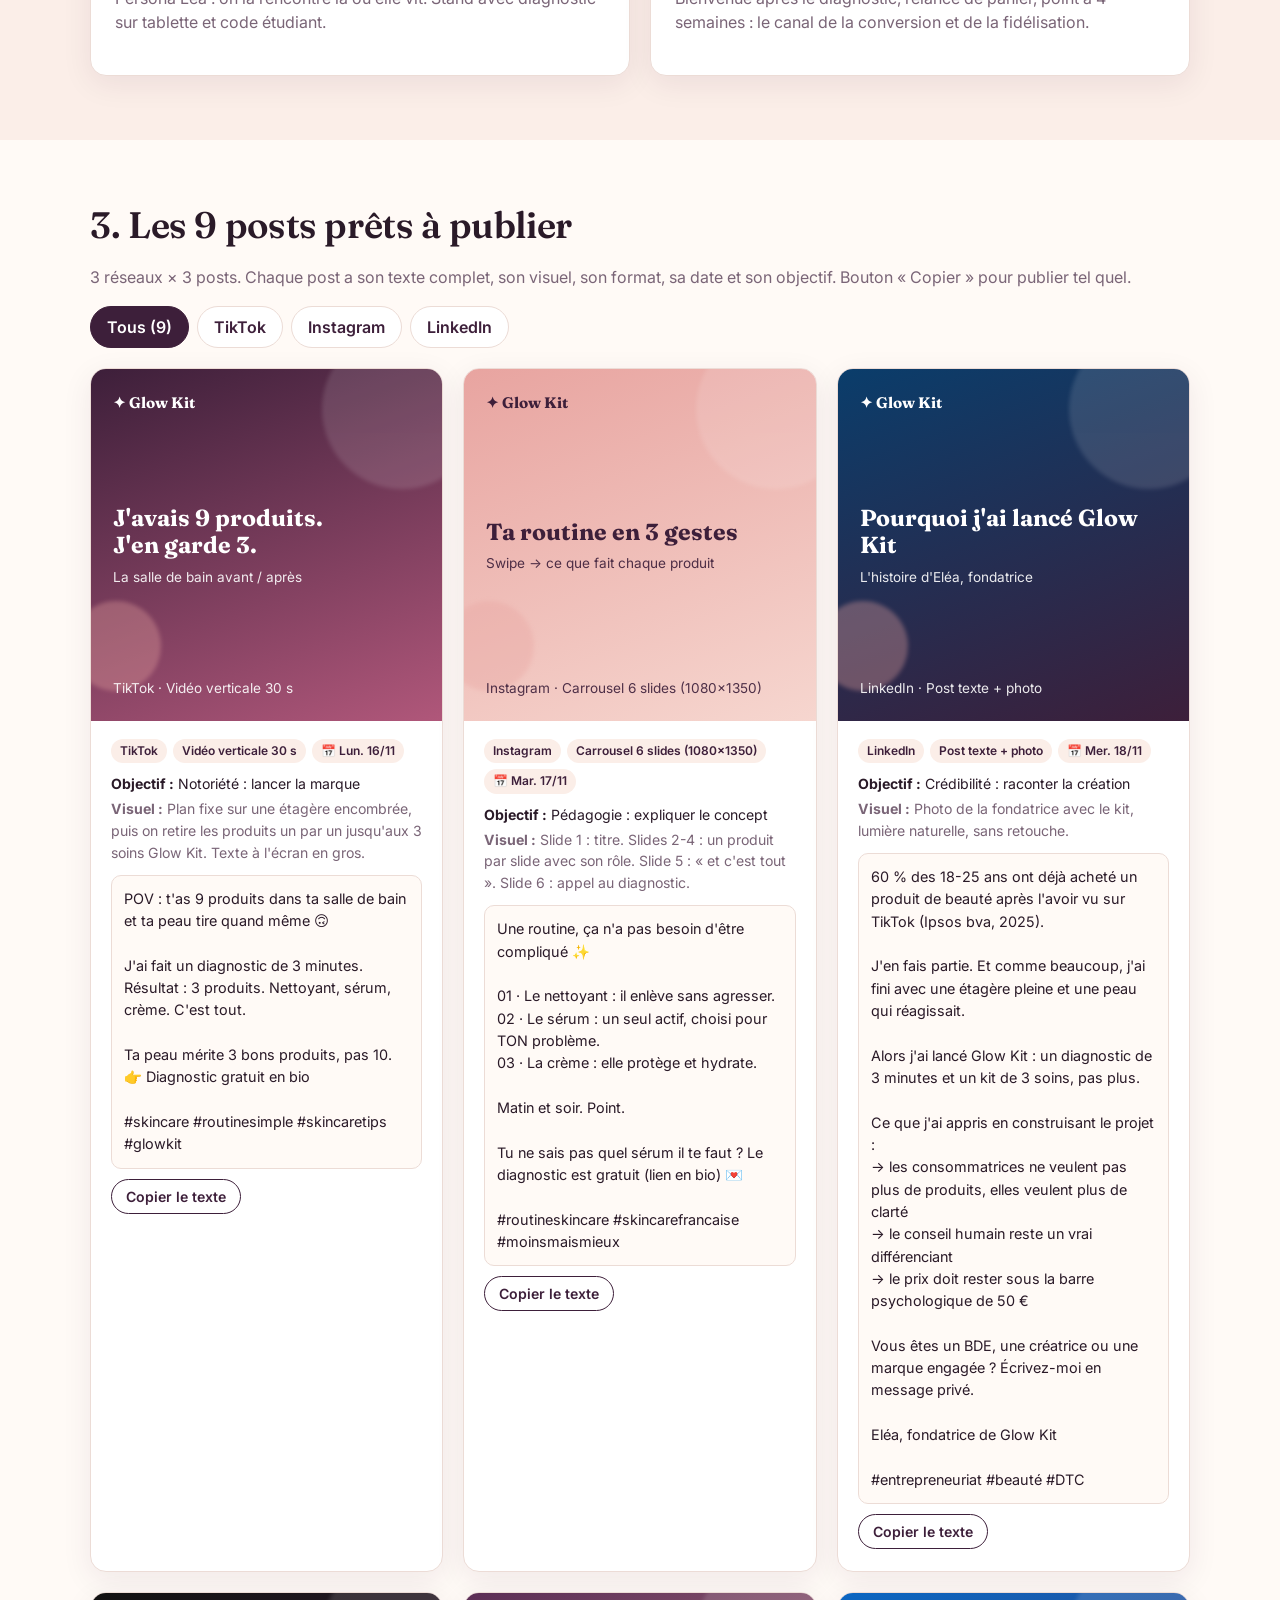
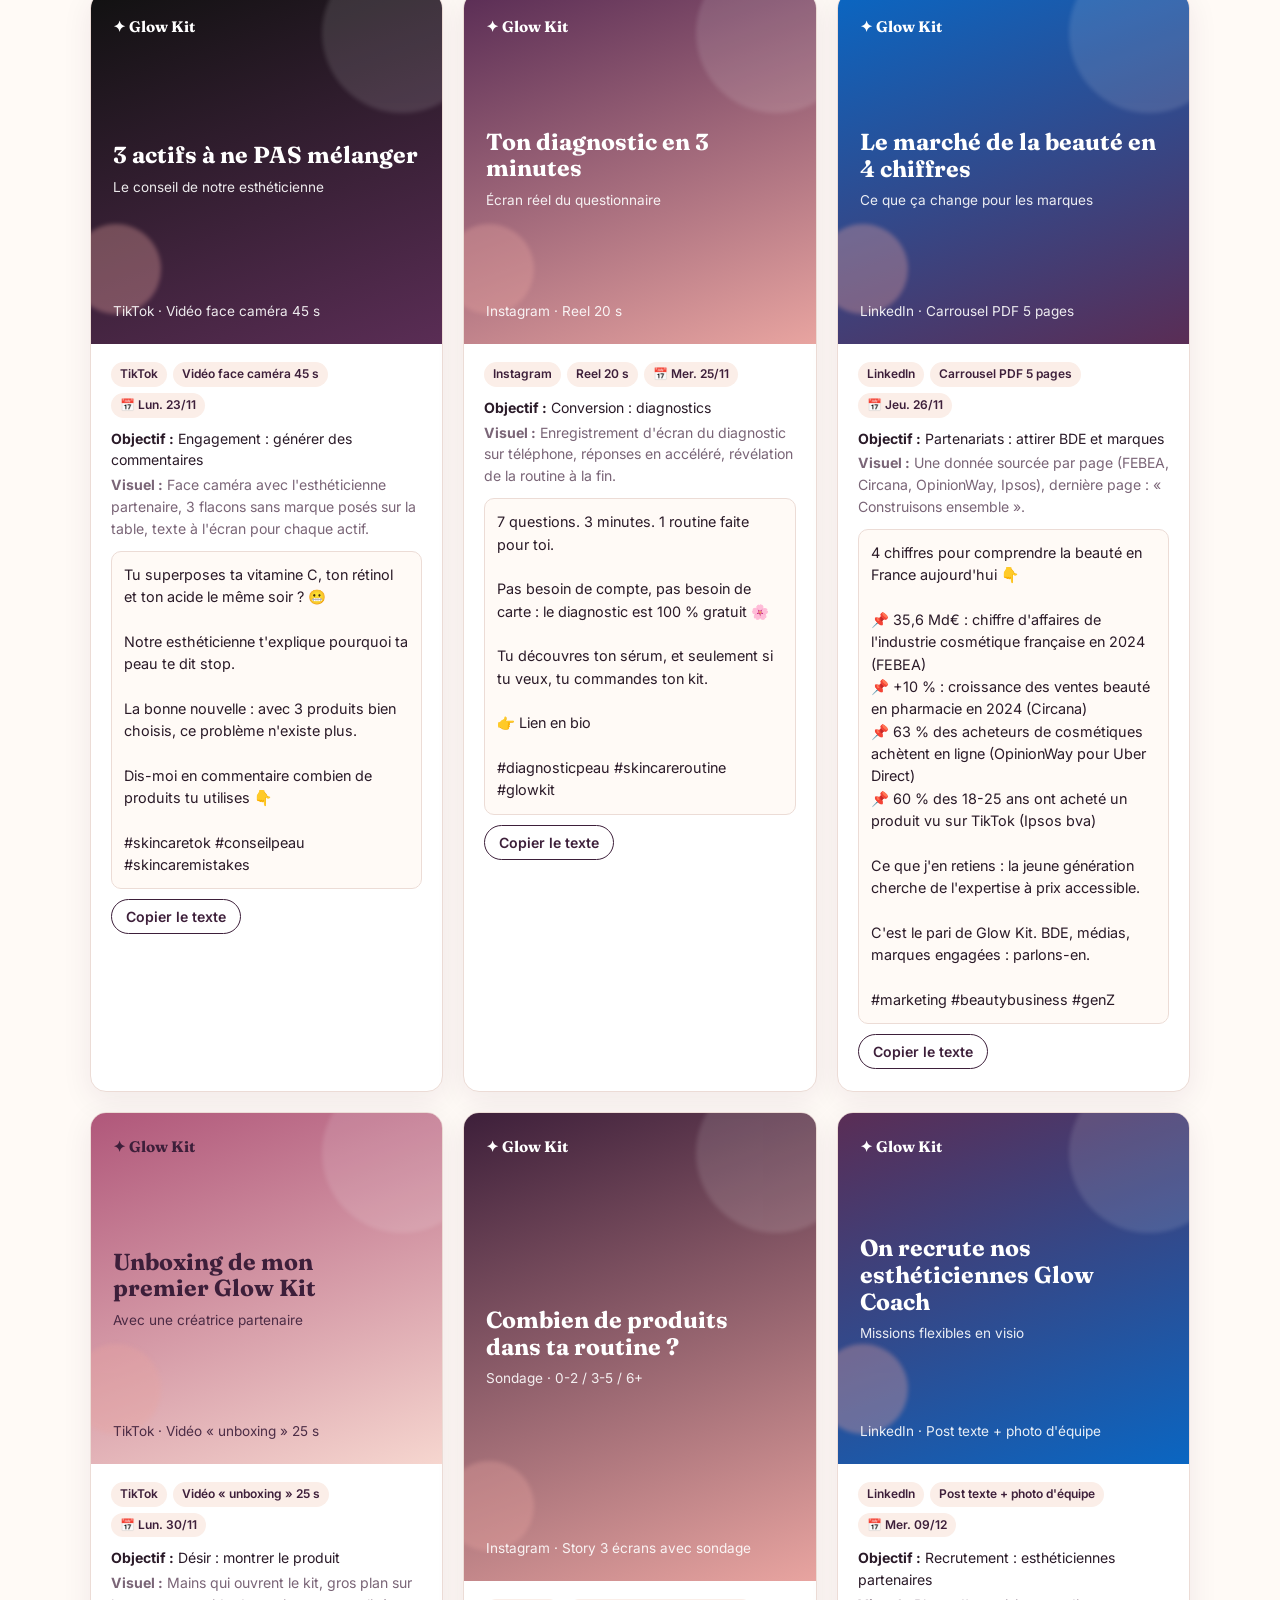
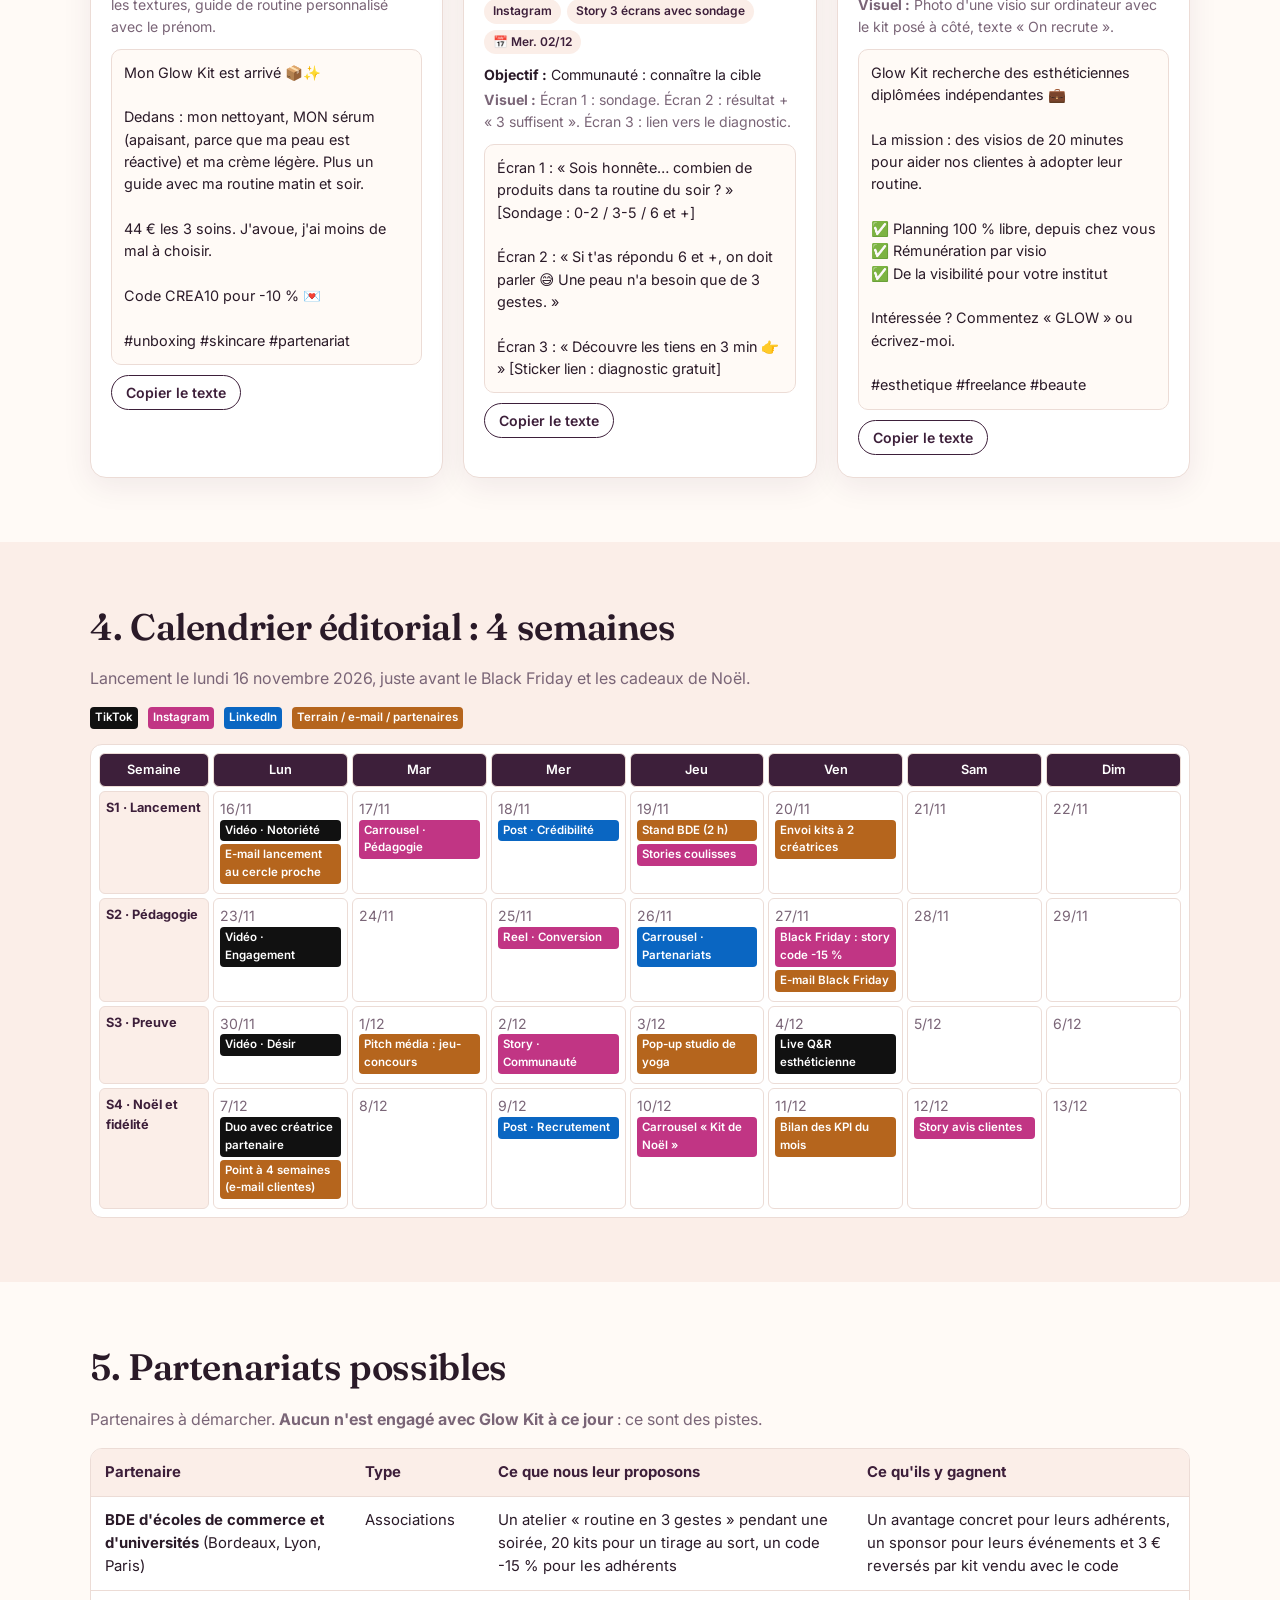
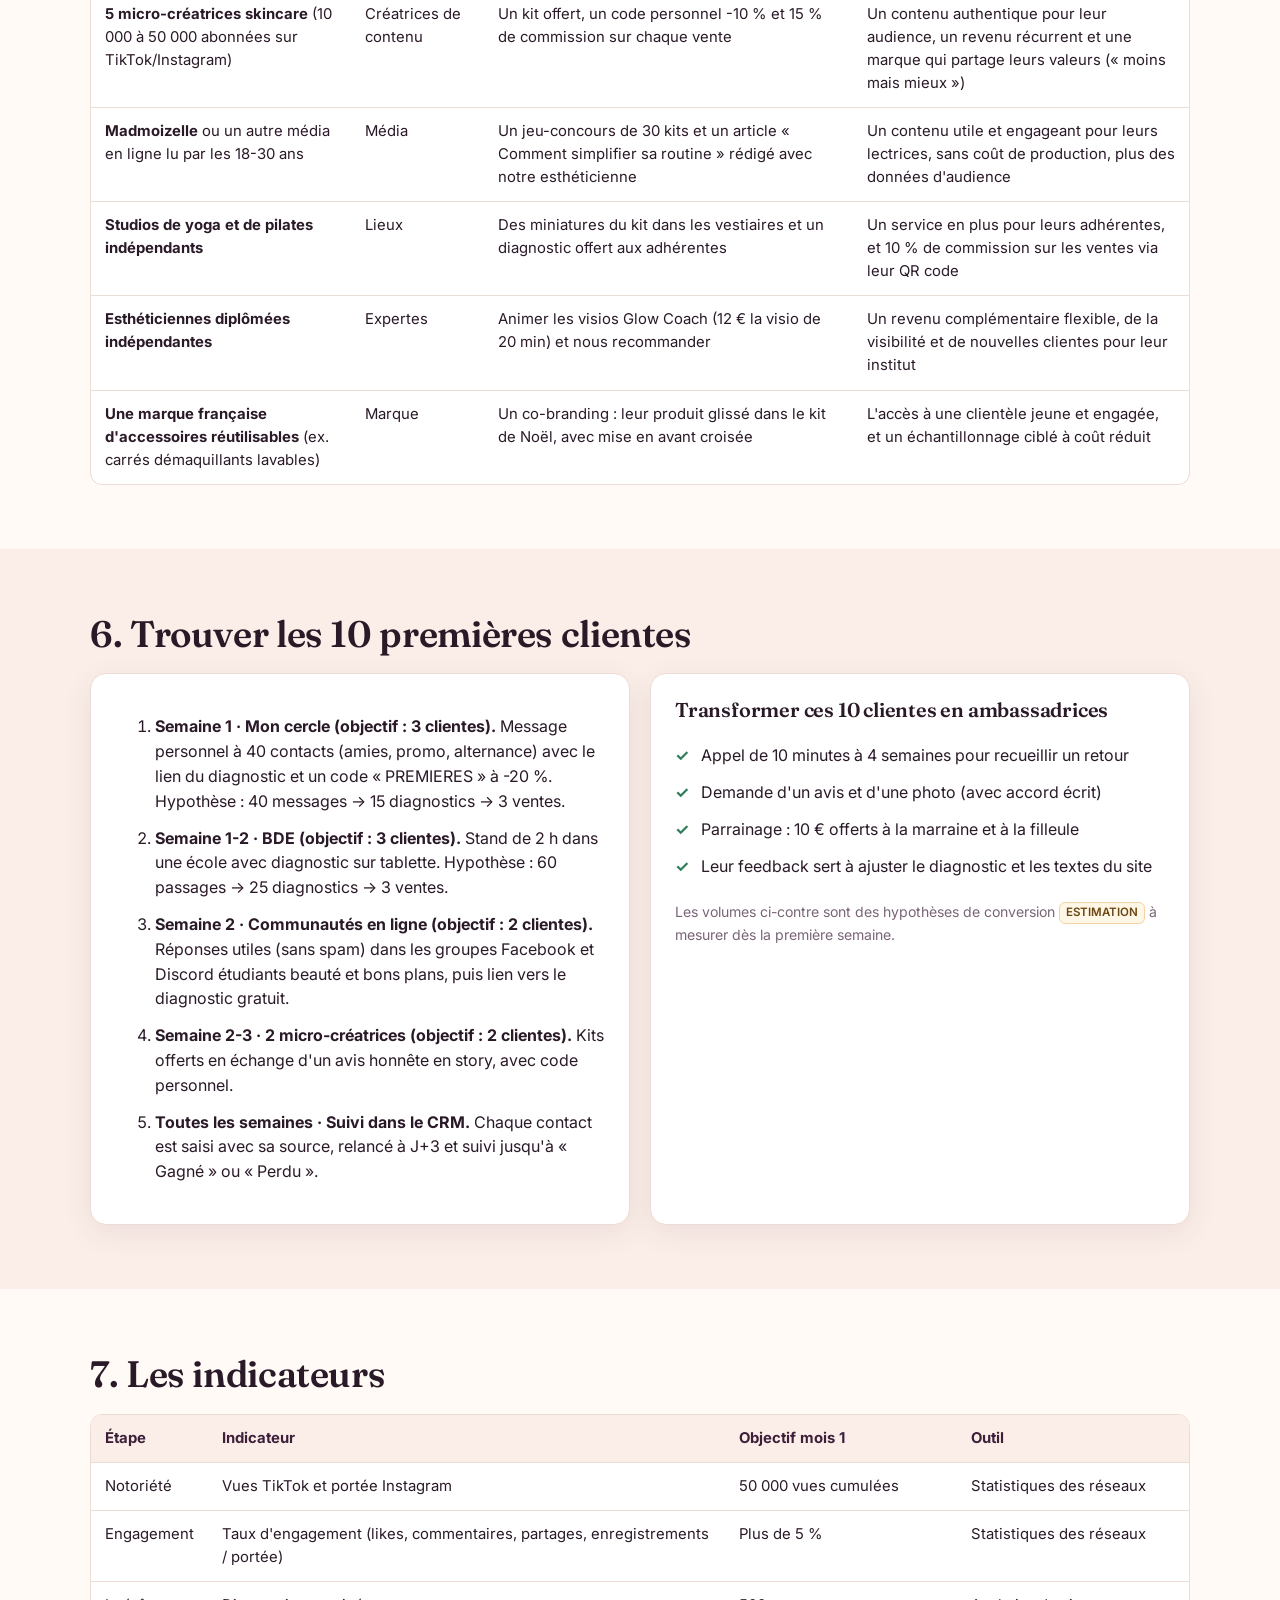
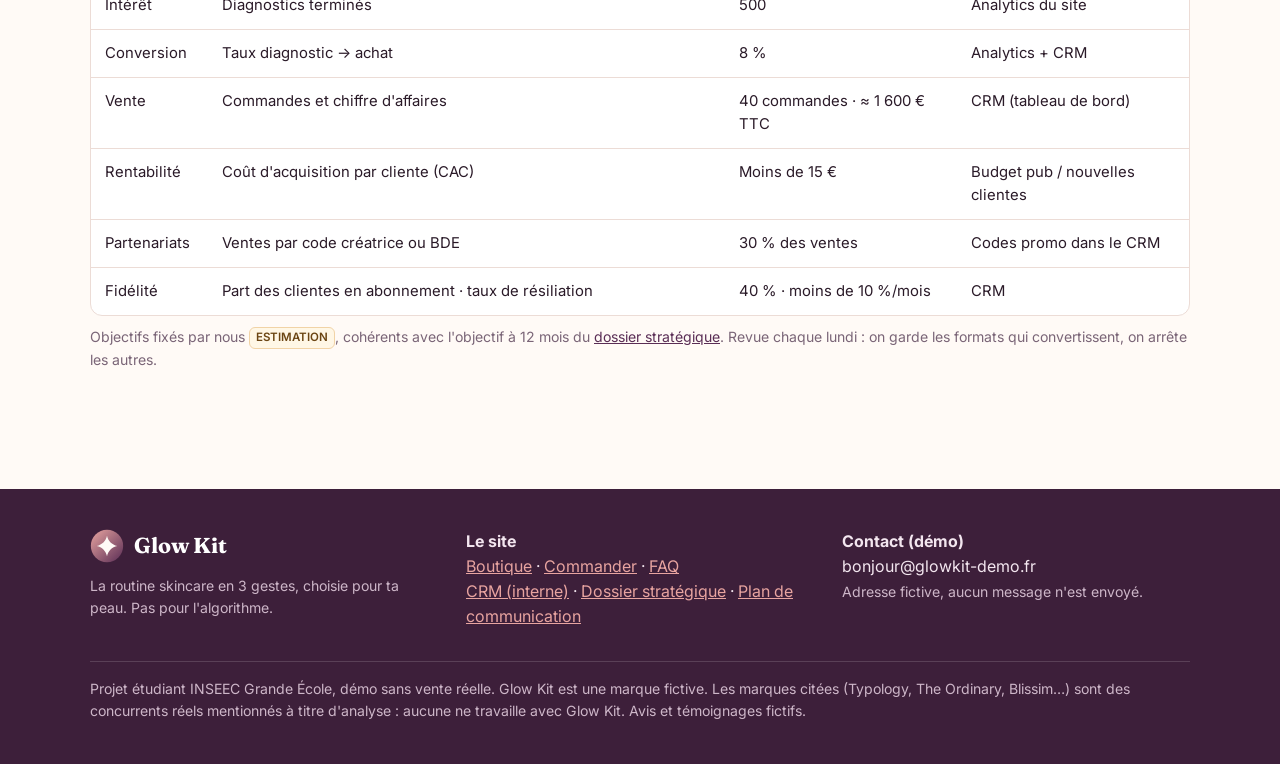
==== commit f9a174ab: "Add files via upload" ====
--- a/communication.html
+++ b/communication.html
@@ -54,7 +54,7 @@
     <h2>2. Les canaux choisis</h2>
     <div class="grid g3">
       <div class="card"><h3>🎵 TikTok</h3><p><b>Rôle :</b> notoriété et diagnostics.</p><p class="muted">C'est là que la cible découvre ses produits : 60 % des 18-25 ans y ont déjà acheté un produit de beauté (<a href="https://www.ipsos.com/fr-fr/beaute-parfum-la-generation-z-redefinit-les-codes" target="_blank" rel="noopener">Ipsos bva, 2025</a>). Formats courts et authentiques, avant/après de salle de bain.</p></div>
-      <div class="card"><h3>📸 Instagram</h3><p><b>Rôle :</b> preuve, communauté et conversion.</p><p class="muted">Carrousels pédagogiques, stories avec sondages, lien vers le diagnostic. C'est le canal des créatrices partenaires et du persona Inès.</p></div>
+      <div class="card"><h3>📸 Instagram</h3><p><b>Rôle :</b> preuve, communauté et conversion.</p><p class="muted">Le réseau le plus utilisé par la génération Z (environ 70 %, devant YouTube à 62 % et TikTok à 41 %, selon <a href="https://www.blogdumoderateur.com/?p=162643" target="_blank" rel="noopener">YouGov via Blog du Modérateur, 2024</a>). Carrousels pédagogiques, stories avec sondages, lien vers le diagnostic. C'est le canal des créatrices partenaires et du persona Inès. Les Reels sont aussi publiés en YouTube Shorts.</p></div>
       <div class="card"><h3>💼 LinkedIn</h3><p><b>Rôle :</b> crédibilité, partenaires et persona Inès.</p><p class="muted">La fondatrice raconte la création de la marque : cela attire jeunes actives, BDE, écoles, laboratoires et médias.</p></div>
     </div>
     <div class="grid g2" style="margin-top:20px">
@@ -161,9 +161,9 @@
     visual: "Slide 1 : titre. Slides 2-4 : un produit par slide avec son rôle. Slide 5 : « et c'est tout ». Slide 6 : appel au diagnostic.",
     text: "Une routine, ça n'a pas besoin d'être compliqué ✨\n\n01 · Le nettoyant : il enlève sans agresser.\n02 · Le sérum : un seul actif, choisi pour TON problème.\n03 · La crème : elle protège et hydrate.\n\nMatin et soir. Point.\n\nTu ne sais pas quel sérum il te faut ? Le diagnostic est gratuit (lien en bio) 💌\n\n#routineskincare #skincarefrancaise #moinsmaismieux" },
   { net: "li", netName: "LinkedIn", format: "Post texte + photo", date: "2026-11-18", day: "Mer. 18/11", goal: "Crédibilité : raconter la création",
-    vt: "Pourquoi j'ai lancé Glow Kit", vs: "L'histoire de la fondatrice", bg: "linear-gradient(160deg,#0a3d6b,#3d1f3a)",
+    vt: "Pourquoi j'ai lancé Glow Kit", vs: "L'histoire d'Eléa, fondatrice", bg: "linear-gradient(160deg,#0a3d6b,#3d1f3a)",
     visual: "Photo de la fondatrice avec le kit, lumière naturelle, sans retouche.",
-    text: "60 % des 18-25 ans ont déjà acheté un produit de beauté après l'avoir vu sur TikTok (Ipsos bva, 2025).\n\nJ'en fais partie. Et comme beaucoup, j'ai fini avec une étagère pleine et une peau qui réagissait.\n\nAlors j'ai lancé Glow Kit : un diagnostic de 3 minutes et un kit de 3 soins, pas plus.\n\nCe que j'ai appris en construisant le projet :\n→ les consommatrices ne veulent pas plus de produits, elles veulent plus de clarté\n→ le conseil humain reste un vrai différenciant\n→ le prix doit rester sous la barre psychologique de 50 €\n\nVous êtes un BDE, une créatrice ou une marque engagée ? Écrivez-moi en message privé.\n\n#entrepreneuriat #beauté #DTC" },
+    text: "60 % des 18-25 ans ont déjà acheté un produit de beauté après l'avoir vu sur TikTok (Ipsos bva, 2025).\n\nJ'en fais partie. Et comme beaucoup, j'ai fini avec une étagère pleine et une peau qui réagissait.\n\nAlors j'ai lancé Glow Kit : un diagnostic de 3 minutes et un kit de 3 soins, pas plus.\n\nCe que j'ai appris en construisant le projet :\n→ les consommatrices ne veulent pas plus de produits, elles veulent plus de clarté\n→ le conseil humain reste un vrai différenciant\n→ le prix doit rester sous la barre psychologique de 50 €\n\nVous êtes un BDE, une créatrice ou une marque engagée ? Écrivez-moi en message privé.\n\nEléa, fondatrice de Glow Kit\n\n#entrepreneuriat #beauté #DTC" },
   { net: "tt", netName: "TikTok", format: "Vidéo face caméra 45 s", date: "2026-11-23", day: "Lun. 23/11", goal: "Engagement : générer des commentaires",
     vt: "3 actifs à ne PAS mélanger", vs: "Le conseil de notre esthéticienne", bg: "linear-gradient(160deg,#111,#5a2d55)",
     visual: "Face caméra avec l'esthéticienne partenaire, 3 flacons sans marque posés sur la table, texte à l'écran pour chaque actif.",
@@ -174,8 +174,8 @@
     text: "7 questions. 3 minutes. 1 routine faite pour toi.\n\nPas besoin de compte, pas besoin de carte : le diagnostic est 100 % gratuit 🌸\n\nTu découvres ton sérum, et seulement si tu veux, tu commandes ton kit.\n\n👉 Lien en bio\n\n#diagnosticpeau #skincareroutine #glowkit" },
   { net: "li", netName: "LinkedIn", format: "Carrousel PDF 5 pages", date: "2026-11-26", day: "Jeu. 26/11", goal: "Partenariats : attirer BDE et marques",
     vt: "Le marché de la beauté en 4 chiffres", vs: "Ce que ça change pour les marques", bg: "linear-gradient(160deg,#0a66c2,#5a2d55)",
-    visual: "Une donnée sourcée par page (FEBEA, Circana, Ipsos), dernière page : « Construisons ensemble ».",
-    text: "4 chiffres pour comprendre la beauté en France aujourd'hui 👇\n\n📌 35,6 Md€ : chiffre d'affaires de l'industrie cosmétique française en 2024 (FEBEA)\n📌 +10 % : croissance des ventes beauté en pharmacie en 2024 (Circana)\n📌 2/3 : part du soin visage vendue à moins de 20 € (Circana)\n📌 60 % des 18-25 ans ont acheté un produit vu sur TikTok (Ipsos bva)\n\nCe que j'en retiens : la jeune génération cherche de l'expertise à prix accessible.\n\nC'est le pari de Glow Kit. BDE, médias, marques engagées : parlons-en.\n\n#marketing #beautybusiness #genZ" },
+    visual: "Une donnée sourcée par page (FEBEA, Circana, OpinionWay, Ipsos), dernière page : « Construisons ensemble ».",
+    text: "4 chiffres pour comprendre la beauté en France aujourd'hui 👇\n\n📌 35,6 Md€ : chiffre d'affaires de l'industrie cosmétique française en 2024 (FEBEA)\n📌 +10 % : croissance des ventes beauté en pharmacie en 2024 (Circana)\n📌 63 % des acheteurs de cosmétiques achètent en ligne (OpinionWay pour Uber Direct)\n📌 60 % des 18-25 ans ont acheté un produit vu sur TikTok (Ipsos bva)\n\nCe que j'en retiens : la jeune génération cherche de l'expertise à prix accessible.\n\nC'est le pari de Glow Kit. BDE, médias, marques engagées : parlons-en.\n\n#marketing #beautybusiness #genZ" },
   { net: "tt", netName: "TikTok", format: "Vidéo « unboxing » 25 s", date: "2026-11-30", day: "Lun. 30/11", goal: "Désir : montrer le produit",
     vt: "Unboxing de mon<br>premier Glow Kit", vs: "Avec une créatrice partenaire", bg: "linear-gradient(160deg,#b0577a,#f6d6cf)", dark: true,
     visual: "Mains qui ouvrent le kit, gros plan sur les textures, guide de routine personnalisé avec le prénom.",
